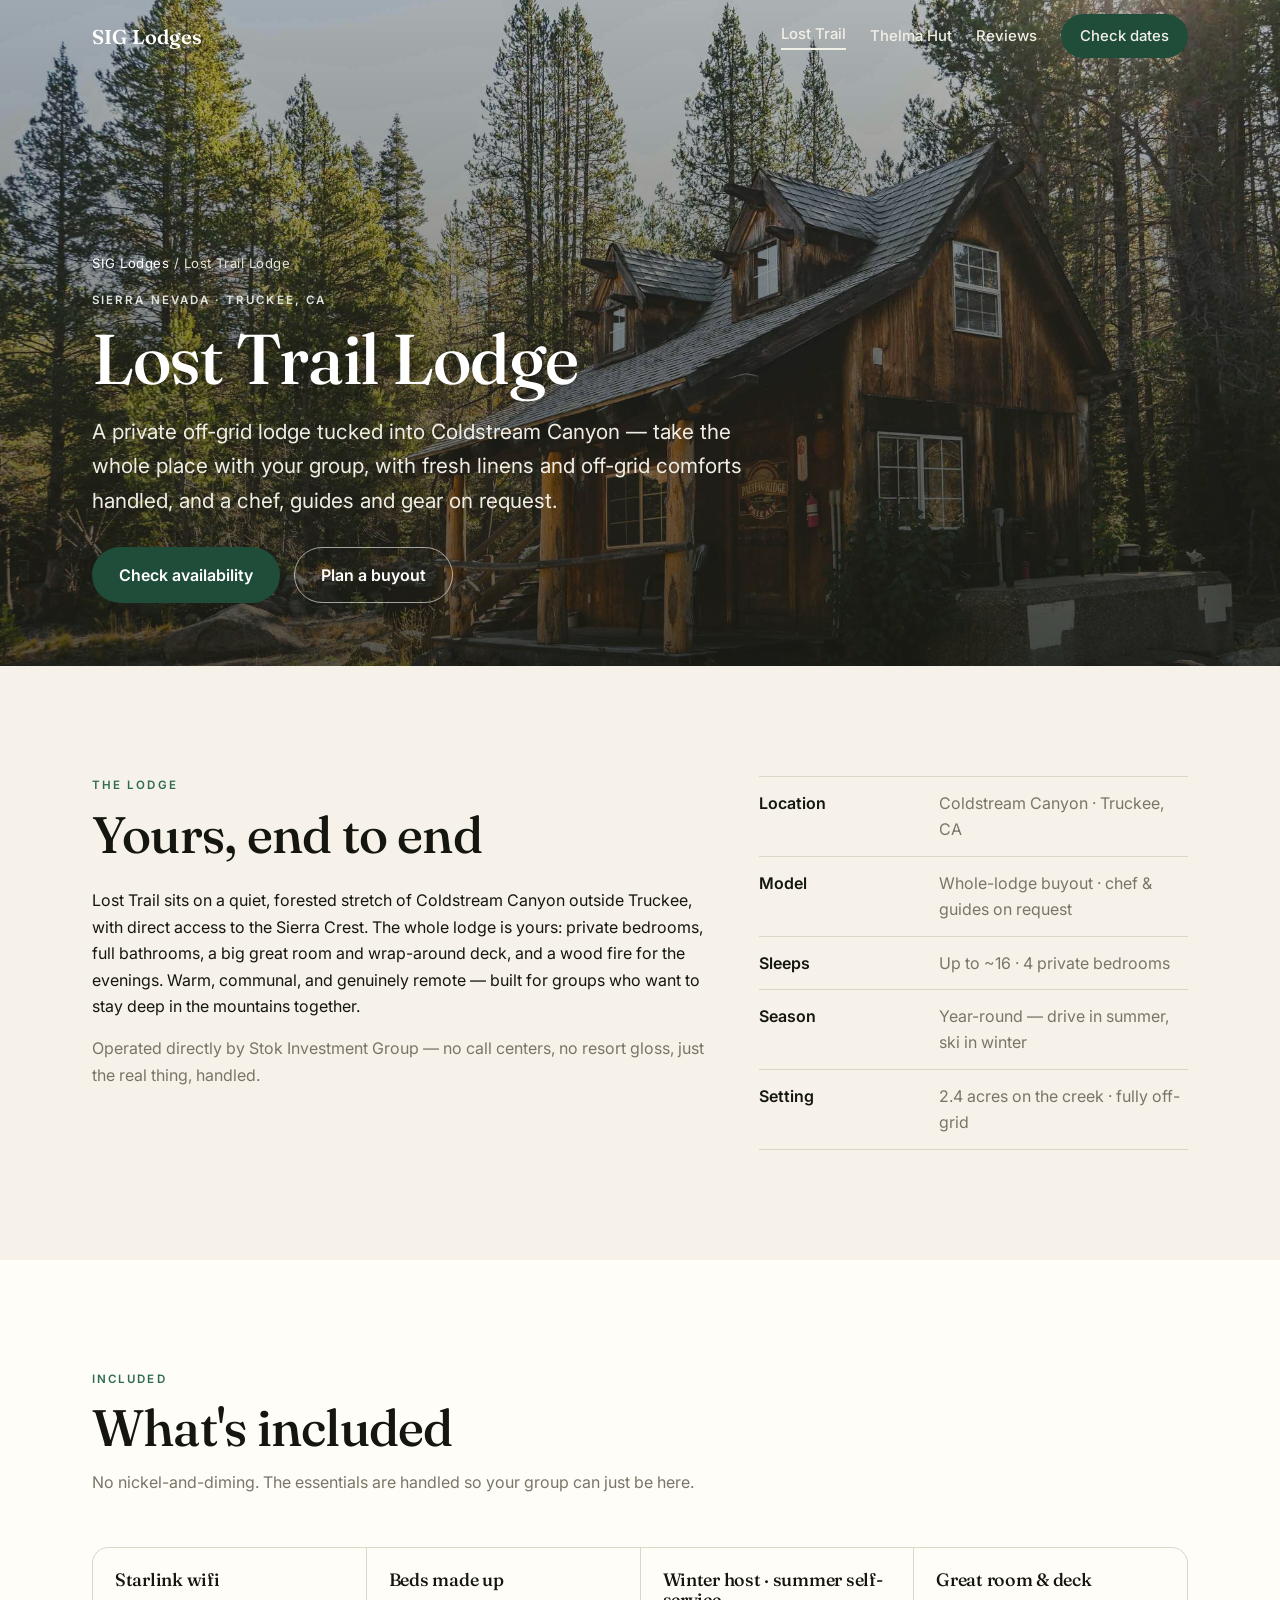
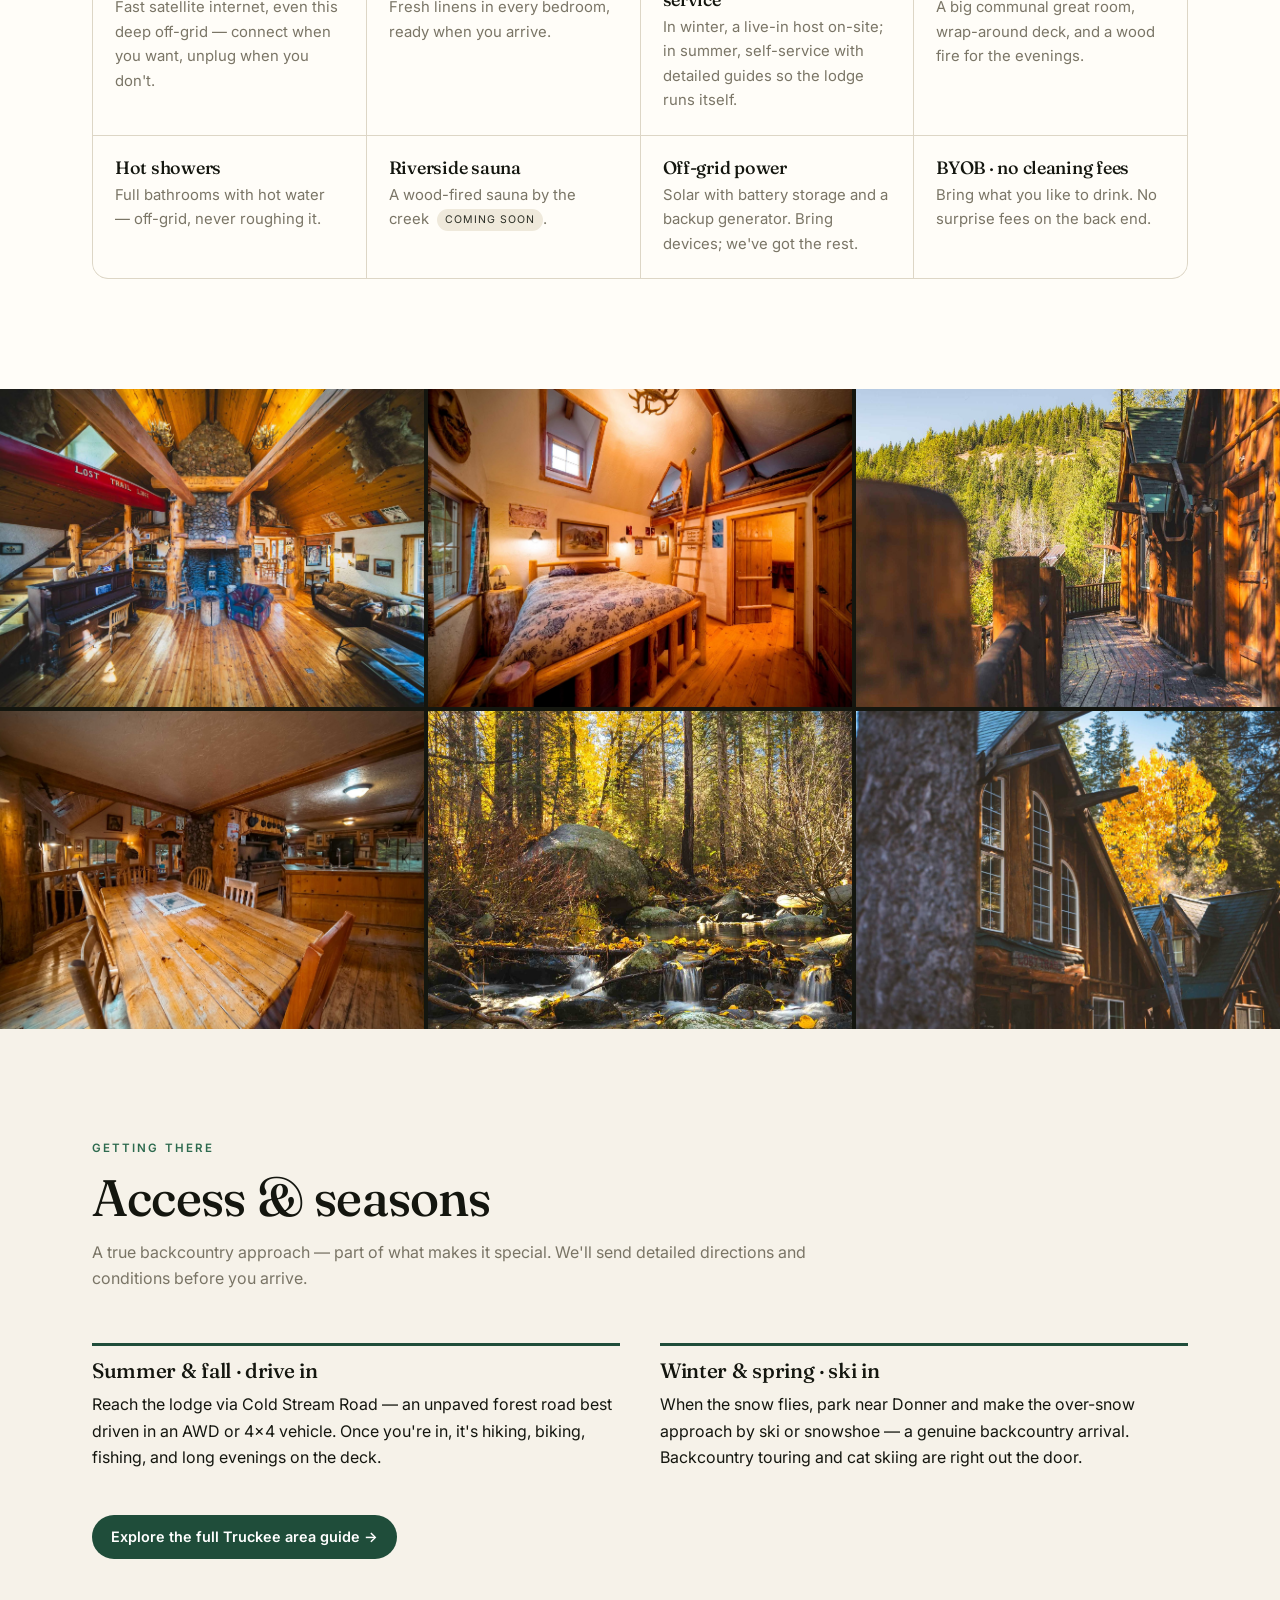
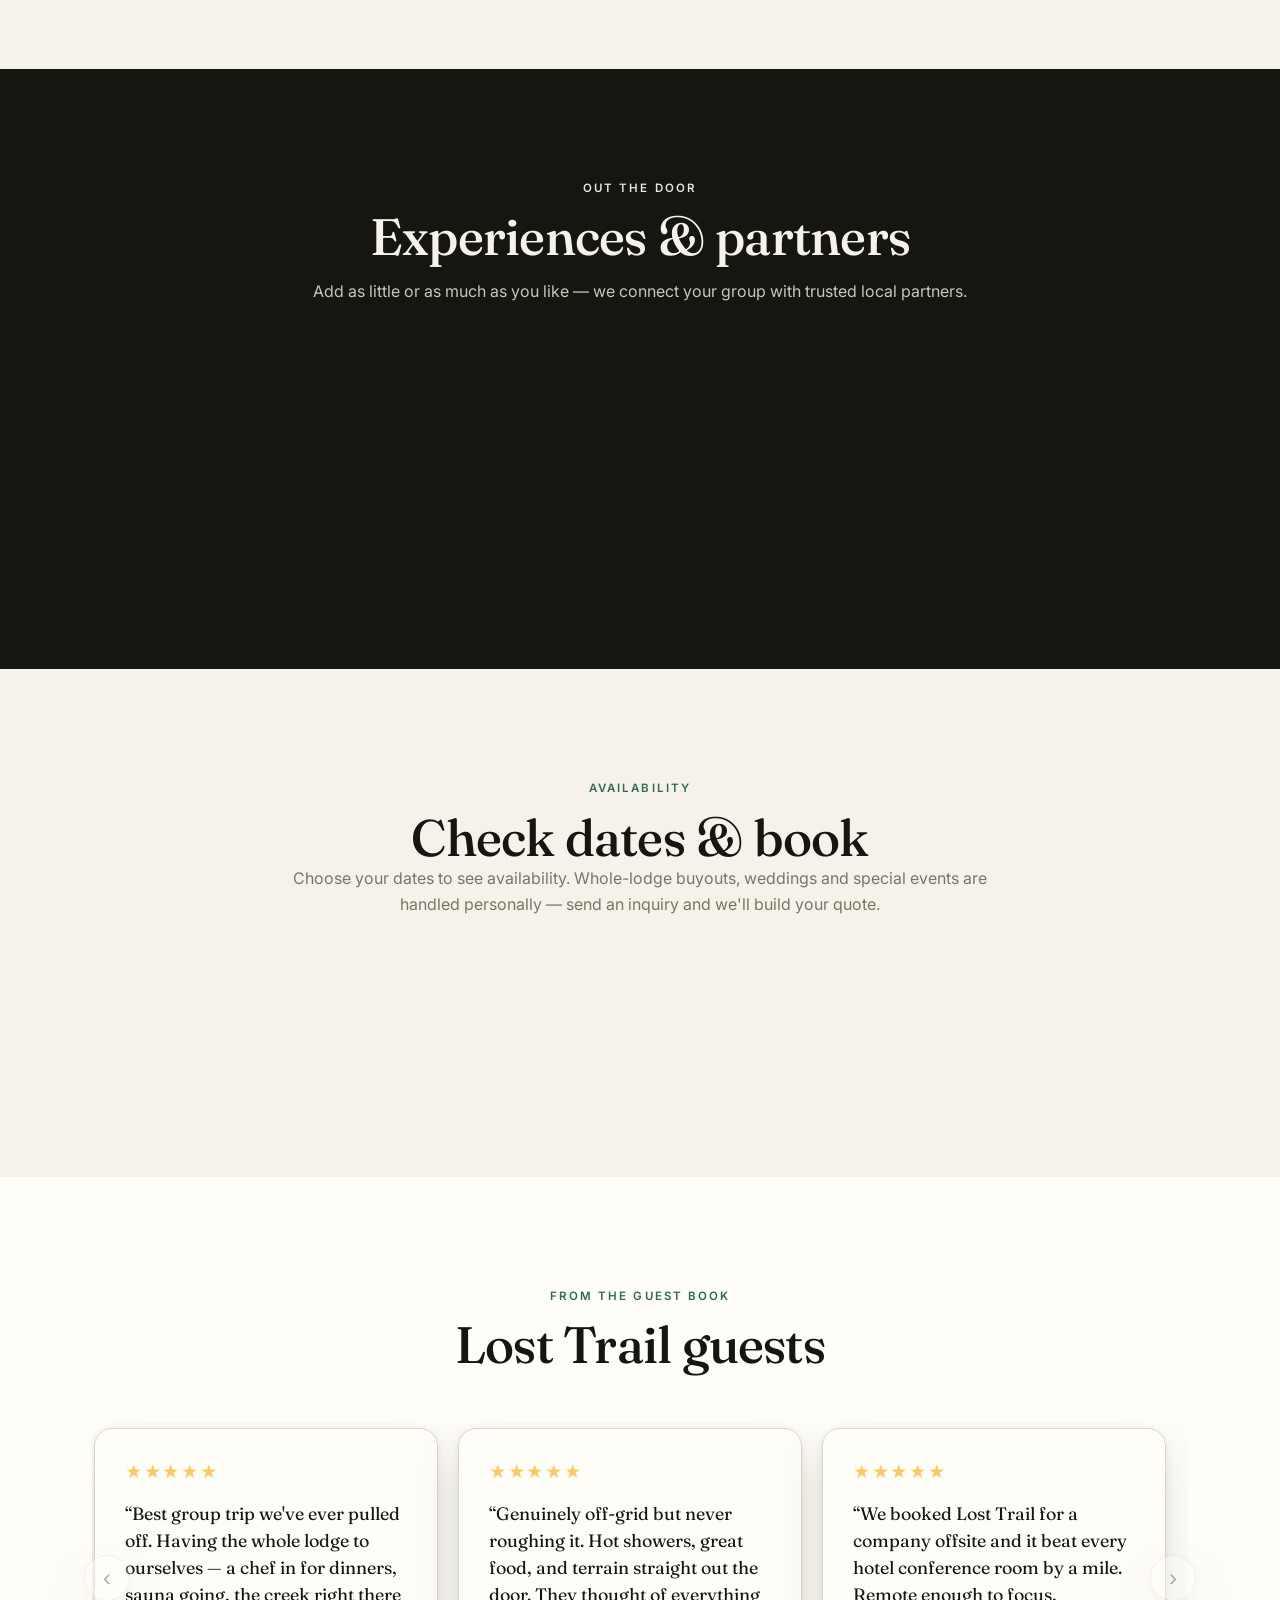
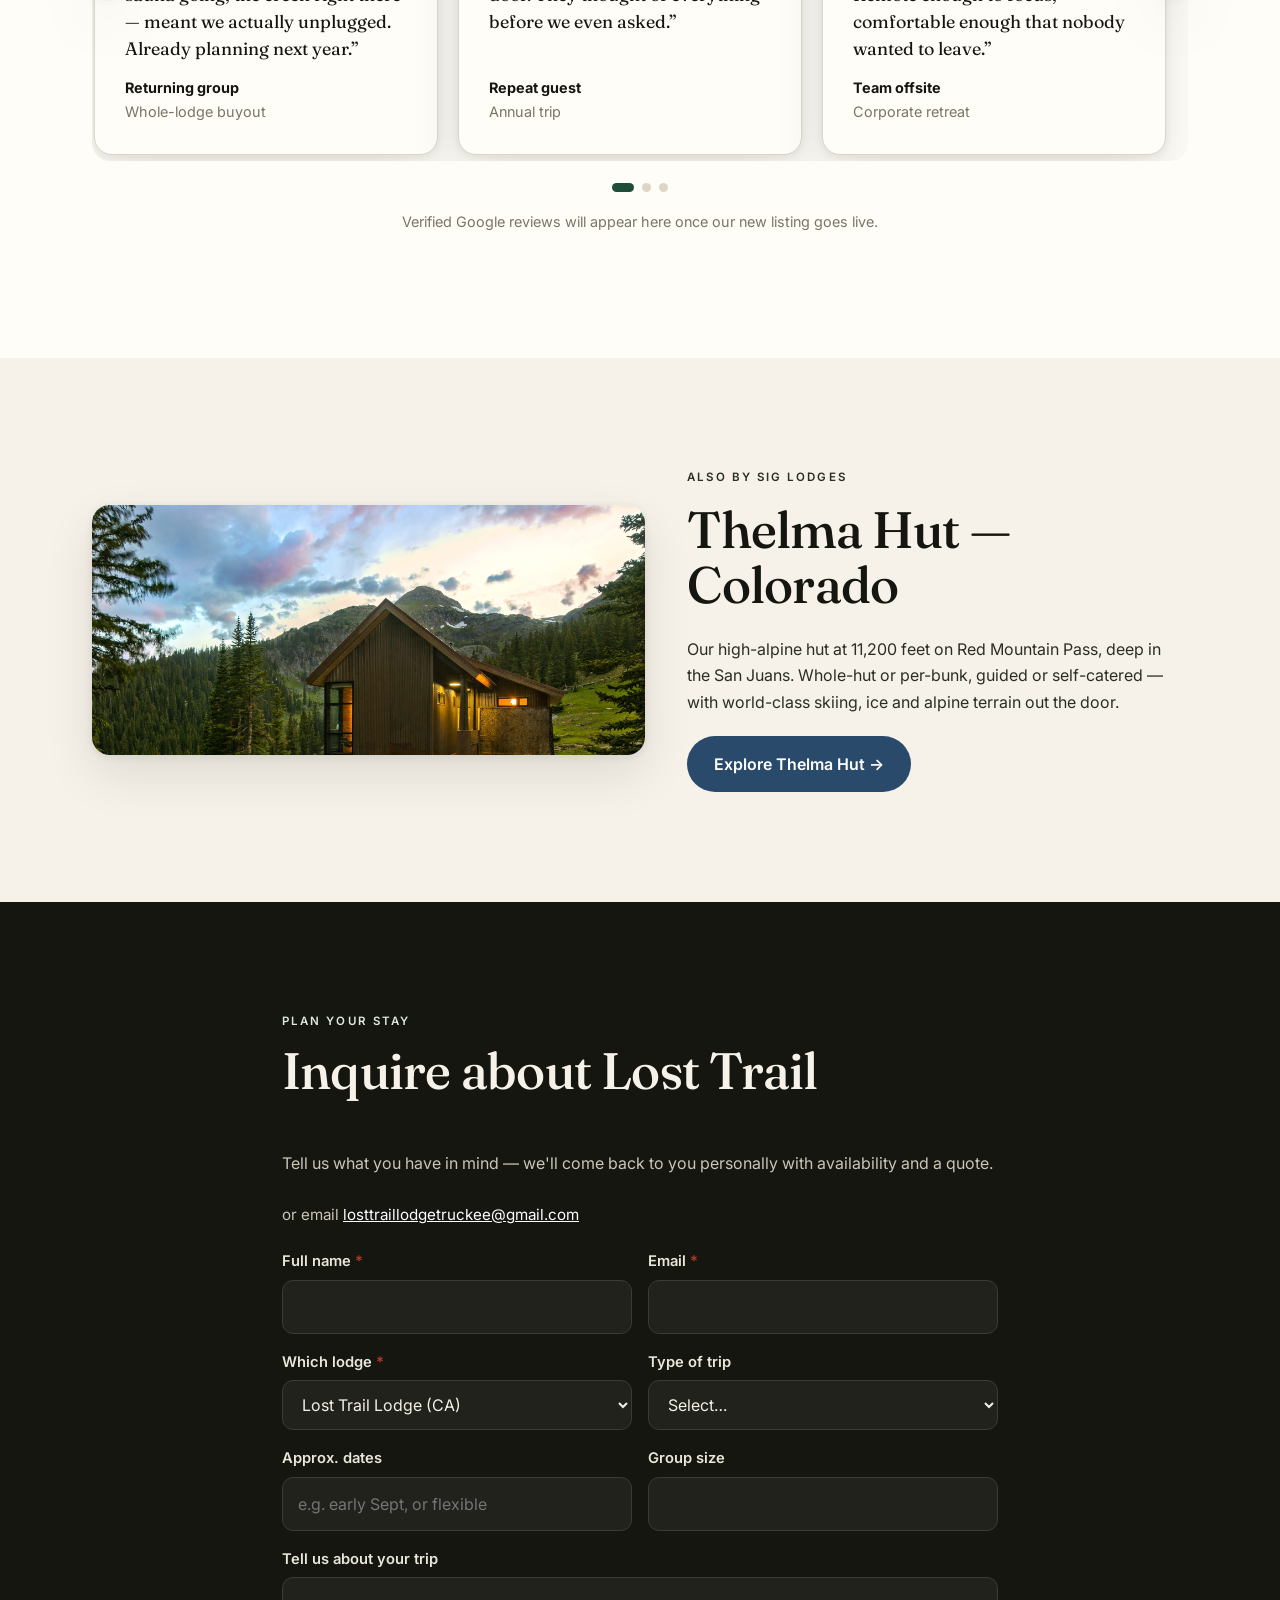
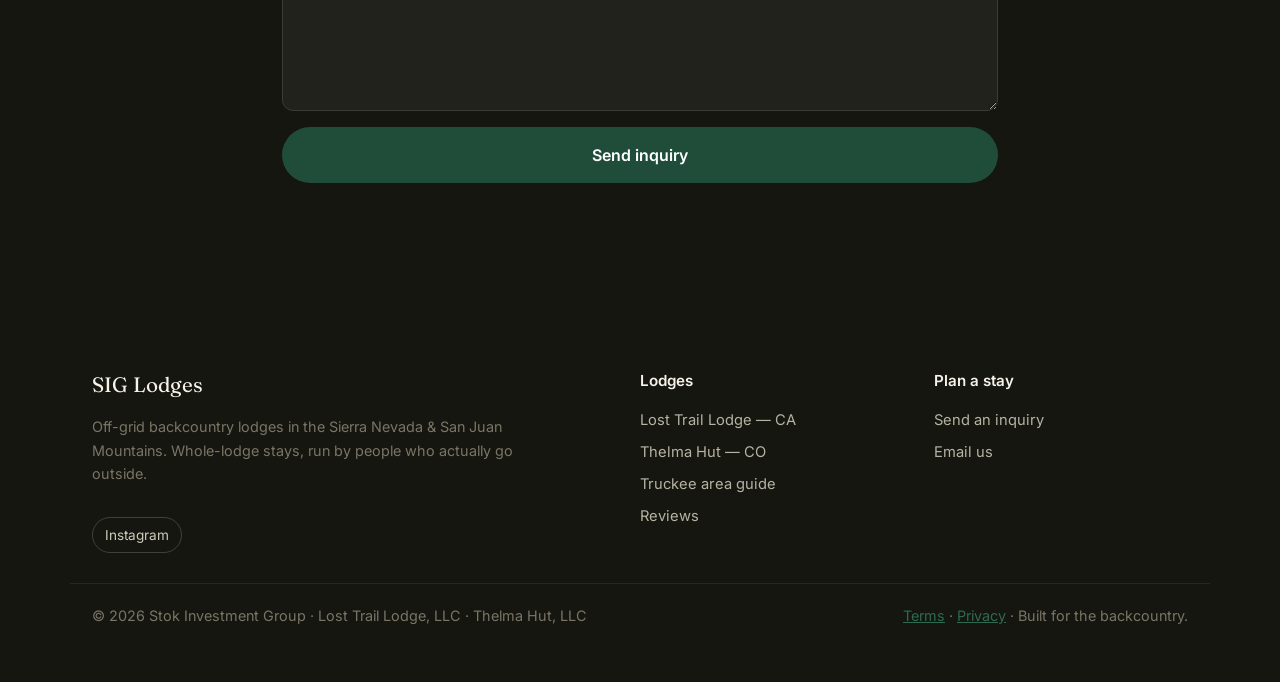
==== index.html @ a2cae913 "Latest LT site" ====
<!DOCTYPE html>
<html lang="en">
<head>
  <meta charset="UTF-8" />
  <meta name="viewport" content="width=device-width, initial-scale=1" />
  <!-- Google Analytics (gtag.js) — Lost Trail Lodge -->
  <script async src="https://www.googletagmanager.com/gtag/js?id=G-4797YL1SLJ"></script>
  <script>
    window.dataLayer = window.dataLayer || [];
    function gtag(){dataLayer.push(arguments);}
    gtag('js', new Date());
    gtag('config', 'G-4797YL1SLJ');
  </script>
  <title>Lost Trail Lodge — Private off-grid backcountry lodge near Truckee, CA | SIG Lodges</title>
  <meta name="description" content="Lost Trail Lodge is a private off-grid lodge in Coldstream Canyon near Truckee, California. Whole-lodge buyouts for groups — 4 bedrooms, sleeps ~16, Starlink wifi, riverside sauna, chef and guides on request, cat skiing in winter." />
  <meta property="og:title" content="Lost Trail Lodge — yours to book, in the Sierra Nevada" />
  <meta property="og:description" content="Private off-grid lodge on a Sierra creek. Whole-lodge buyouts, chef and guides on request, serious terrain out the door." />
  <meta property="og:type" content="website" />
  <meta property="og:image" content="https://lost-trail-lodge.com/images/lost-trail.jpg" />
  <meta name="twitter:card" content="summary_large_image" />
  <meta name="theme-color" content="#14160f" />
  <link rel="preconnect" href="https://fonts.googleapis.com" />
  <link rel="preconnect" href="https://fonts.gstatic.com" crossorigin />
  <link href="https://fonts.googleapis.com/css2?family=Fraunces:opsz,wght@9..144,400;9..144,500;9..144,600&family=Inter:wght@400;500;600&display=swap" rel="stylesheet" />
  <link rel="icon" href="favicon.svg" />
  <link rel="stylesheet" href="styles.css" />
</head>
<body>
  <header class="nav" id="nav">
    <div class="wrap nav__inner">
      <a class="brand" href="https://hut.rip/">SIG&nbsp;Lodges</a>
      <nav class="nav__links">
        <a href="/" aria-current="page">Lost Trail</a>
        <a href="https://redmtnthelma.com/">Thelma Hut</a>
        <a href="#reviews">Reviews</a>
        <a class="btn btn--sm btn--solid" href="#book">Check dates</a>
      </nav>
    </div>
  </header>

  <main id="top">
    <!-- SUBPAGE HERO -->
    <section class="subhero subhero--lt" id="hero">
      <div class="subhero__inner wrap">
        <p class="breadcrumb"><a href="https://hut.rip/">SIG Lodges</a> <span aria-hidden="true">/</span> Lost Trail Lodge</p>
        <p class="eyebrow eyebrow--light">Sierra Nevada · Truckee, CA</p>
        <h1 class="subhero__title">Lost Trail Lodge</h1>
        <p class="subhero__lede">A private off-grid lodge tucked into Coldstream Canyon — take the whole place with your group, with fresh linens and off-grid comforts handled, and a chef, guides and gear on request.</p>
        <div class="cta-row">
          <a class="btn btn--solid" href="#book">Check availability</a>
          <a class="btn btn--outline-light" href="#inquire">Plan a buyout</a>
        </div>
      </div>
    </section>

    <!-- AT A GLANCE -->
    <section class="band band--cream reveal">
      <div class="wrap glance">
        <div class="glance__lead">
          <p class="eyebrow">The lodge</p>
          <h2 class="display">Yours, end to end</h2>
          <p>Lost Trail sits on a quiet, forested stretch of Coldstream Canyon outside Truckee, with direct access to the Sierra Crest. The whole lodge is yours: private bedrooms, full bathrooms, a big great room and wrap-around deck, and a wood fire for the evenings. Warm, communal, and genuinely remote — built for groups who want to stay deep in the mountains together.</p>
          <p class="muted">Operated directly by Stok Investment Group — no call centers, no resort gloss, just the real thing, handled.</p>
        </div>
        <dl class="glance__facts">
          <div><dt>Location</dt><dd>Coldstream Canyon · Truckee, CA</dd></div>
          <div><dt>Model</dt><dd>Whole-lodge buyout · chef &amp; guides on request</dd></div>
          <div><dt>Sleeps</dt><dd>Up to ~16 · 4 private bedrooms</dd></div>
          <div><dt>Season</dt><dd>Year-round — drive in summer, ski in winter</dd></div>
          <div><dt>Setting</dt><dd>2.4 acres on the creek · fully off-grid</dd></div>
        </dl>
      </div>
    </section>

    <!-- WHAT'S INCLUDED -->
    <section class="band band--paper">
      <div class="wrap">
        <div class="section-head">
          <p class="eyebrow">Included</p>
          <h2 class="display">What's included</h2>
          <p class="muted section-head__sub">No nickel-and-diming. The essentials are handled so your group can just be here.</p>
        </div>
        <ul class="features">
          <li><h3>Starlink wifi</h3><p>Fast satellite internet, even this deep off-grid — connect when you want, unplug when you don't.</p></li>
          <li><h3>Beds made up</h3><p>Fresh linens in every bedroom, ready when you arrive.</p></li>
          <li><h3>Winter host · summer self-service</h3><p>In winter, a live-in host on-site; in summer, self-service with detailed guides so the lodge runs itself.</p></li>
          <li><h3>Great room &amp; deck</h3><p>A big communal great room, wrap-around deck, and a wood fire for the evenings.</p></li>
          <li><h3>Hot showers</h3><p>Full bathrooms with hot water — off-grid, never roughing it.</p></li>
          <li><h3>Riverside sauna</h3><p>A wood-fired sauna by the creek <span class="tag">coming soon</span>.</p></li>
          <li><h3>Off-grid power</h3><p>Solar with battery storage and a backup generator. Bring devices; we've got the rest.</p></li>
          <li><h3>BYOB · no cleaning fees</h3><p>Bring what you like to drink. No surprise fees on the back end.</p></li>
        </ul>
      </div>
    </section>

    <!-- GALLERY -->
    <section class="gallery reveal" aria-label="Lost Trail Lodge photos">
      <div class="gallery__grid">
        <div class="gallery__tile img-lt-1" role="img" aria-label="The great room"></div>
        <div class="gallery__tile img-lt-2" role="img" aria-label="A private bedroom"></div>
        <div class="gallery__tile img-lt-3" role="img" aria-label="The deck and forest"></div>
        <div class="gallery__tile img-lt-4" role="img" aria-label="The kitchen and table"></div>
        <div class="gallery__tile img-lt-5" role="img" aria-label="Coldstream Creek"></div>
        <div class="gallery__tile img-lt-6" role="img" aria-label="Autumn at the lodge"></div>
      </div>
    </section>

    <!-- ACCESS & SEASONS -->
    <section class="band band--cream">
      <div class="wrap">
        <div class="section-head">
          <p class="eyebrow">Getting there</p>
          <h2 class="display">Access &amp; seasons</h2>
          <p class="muted section-head__sub">A true backcountry approach — part of what makes it special. We'll send detailed directions and conditions before you arrive.</p>
        </div>
        <div class="split">
          <div class="split__col">
            <h3 class="split__h">Summer &amp; fall · drive in</h3>
            <p>Reach the lodge via Cold Stream Road — an unpaved forest road best driven in an AWD or 4×4 vehicle. Once you're in, it's hiking, biking, fishing, and long evenings on the deck.</p>
          </div>
          <div class="split__col">
            <h3 class="split__h">Winter &amp; spring · ski in</h3>
            <p>When the snow flies, park near Donner and make the over-snow approach by ski or snowshoe — a genuine backcountry arrival. Backcountry touring and cat skiing are right out the door.</p>
          </div>
        </div>
        <div class="cta-row">
          <a class="btn btn--solid btn--sm" href="lost-trail-area-guide.html">Explore the full Truckee area guide →</a>
        </div>
      </div>
    </section>

    <!-- EXPERIENCES & PARTNERS -->
    <section class="band band--dark">
      <div class="wrap">
        <div class="section-head center">
          <p class="eyebrow eyebrow--light">Out the door</p>
          <h2 class="display light">Experiences &amp; partners</h2>
          <p class="muted section-head__sub section-head__sub--light">Add as little or as much as you like — we connect your group with trusted local partners.</p>
        </div>
        <div class="partners">
          <div class="partner reveal">
            <h3>Pacific Crest Snowcats</h3>
            <p>Guided backcountry touring and private snowcat skiing across roughly 3,000 acres of exclusive Sierra terrain.</p>
            <span class="partner__tag">Winter</span>
          </div>
          <div class="partner reveal">
            <h3>Guides &amp; instruction</h3>
            <p>Mountain biking, climbing, trail and packrafting guides — matched to your group and the season.</p>
            <span class="partner__tag">Summer</span>
          </div>
          <div class="partner reveal">
            <h3>Chef &amp; gear</h3>
            <p>Private chef upgrades, gear and snowmobile rental, and a-la-carte add-ons booked alongside your stay.</p>
            <span class="partner__tag">Year-round</span>
          </div>
        </div>
      </div>
    </section>

    <!-- BOOKING -->
    <section class="band band--cream booking" id="book">
      <div class="wrap narrow center">
        <p class="eyebrow">Availability</p>
        <h2 class="display">Check dates &amp; book</h2>
        <p class="muted">Choose your dates to see availability. Whole-lodge buyouts, weddings and special events are handled personally — send an inquiry and we'll build your quote.</p>
        <div id="bookingWidget" class="booking__widget" data-lodge="lt" data-lodge-name="Lost Trail Lodge"></div>
      </div>
    </section>

    <!-- REVIEWS -->
    <!-- TODO (Matt): replace seeded quotes with guests' actual words, or let the live Google widget take over (set GOOGLE_REVIEWS in app.js). -->
    <section class="band band--paper reviews" id="reviews">
      <div class="wrap">
        <div class="section-head center">
          <p class="eyebrow">From the guest book</p>
          <h2 class="display">Lost Trail guests</h2>
          <div class="rating-line" id="googleRating" hidden></div>
        </div>
        <div id="googleReviews" class="google-reviews" hidden></div>
        <div class="carousel" data-carousel data-autoplay="6500" aria-roledescription="carousel" aria-label="Lost Trail guest reviews">
          <button class="carousel__btn carousel__btn--prev" type="button" data-carousel-prev aria-label="Previous review">‹</button>
          <div class="carousel__viewport" data-carousel-viewport tabindex="0">
            <ul class="carousel__track" data-carousel-track>
              <li class="review-card" role="group" aria-roledescription="slide">
                <div class="review-card__stars" aria-hidden="true">★★★★★</div>
                <blockquote class="review-card__quote">“Best group trip we've ever pulled off. Having the whole lodge to ourselves — a chef in for dinners, sauna going, the creek right there — meant we actually unplugged. Already planning next year.”</blockquote>
                <figcaption class="review-card__who"><strong>Returning group</strong><span>Whole-lodge buyout</span></figcaption>
              </li>
              <li class="review-card" role="group" aria-roledescription="slide">
                <div class="review-card__stars" aria-hidden="true">★★★★★</div>
                <blockquote class="review-card__quote">“Genuinely off-grid but never roughing it. Hot showers, great food, and terrain straight out the door. They thought of everything before we even asked.”</blockquote>
                <figcaption class="review-card__who"><strong>Repeat guest</strong><span>Annual trip</span></figcaption>
              </li>
              <li class="review-card" role="group" aria-roledescription="slide">
                <div class="review-card__stars" aria-hidden="true">★★★★★</div>
                <blockquote class="review-card__quote">“We booked Lost Trail for a company offsite and it beat every hotel conference room by a mile. Remote enough to focus, comfortable enough that nobody wanted to leave.”</blockquote>
                <figcaption class="review-card__who"><strong>Team offsite</strong><span>Corporate retreat</span></figcaption>
              </li>
            </ul>
          </div>
          <button class="carousel__btn carousel__btn--next" type="button" data-carousel-next aria-label="Next review">›</button>
          <div class="carousel__dots" data-carousel-dots aria-hidden="true"></div>
        </div>
        <p class="reviews-note muted small center">Verified Google reviews will appear here once our new listing goes live.</p>
      </div>
    </section>

    <!-- SISTER LODGE -->
    <section class="band band--cream reveal">
      <div class="wrap sibling">
        <div class="sibling__media img-rmp-hero" role="img" aria-label="Thelma Hut, high in the Colorado San Juans"></div>
        <div class="sibling__body">
          <p class="eyebrow">Also by SIG Lodges</p>
          <h2 class="display">Thelma Hut — Colorado</h2>
          <p>Our high-alpine hut at 11,200 feet on Red Mountain Pass, deep in the San Juans. Whole-hut or per-bunk, guided or self-catered — with world-class skiing, ice and alpine terrain out the door.</p>
          <a class="btn btn--alpine" href="https://redmtnthelma.com/">Explore Thelma Hut →</a>
        </div>
      </div>
    </section>

    <!-- INQUIRE -->
    <section class="band band--dark" id="inquire">
      <div class="wrap narrow">
        <div class="section-head">
          <p class="eyebrow eyebrow--light">Plan your stay</p>
          <h2 class="display light">Inquire about Lost Trail</h2>
        </div>
        <p class="muted section-head__sub--light">Tell us what you have in mind — we'll come back to you personally with availability and a quote.</p>

        <div class="contact-actions">
          <a class="btn btn--whatsapp" id="waBtn" href="#" target="_blank" rel="noopener">💬&nbsp; Text us on WhatsApp</a>
          <span class="contact-actions__or contact-actions__or--light">or email <a id="emailLink" href="#">loading…</a></span>
        </div>

        <form id="inquiryForm" class="form form--on-dark" novalidate>
          <div class="row2">
            <div class="field"><label for="name">Full name <span class="req">*</span></label><input id="name" name="name" type="text" autocomplete="name" required /></div>
            <div class="field"><label for="email">Email <span class="req">*</span></label><input id="email" name="email" type="email" autocomplete="email" required /></div>
          </div>
          <div class="row2">
            <div class="field"><label for="lodge">Which lodge <span class="req">*</span></label>
              <select id="lodge" name="lodge" required>
                <option value="Lost Trail Lodge" selected>Lost Trail Lodge (CA)</option>
                <option value="Thelma Hut">Thelma Hut (CO)</option>
                <option value="Either / not sure">Either / not sure</option>
              </select>
            </div>
            <div class="field"><label for="triptype">Type of trip</label>
              <select id="triptype" name="triptype">
                <option value="">Select…</option>
                <option>Group buyout</option><option>Retreat / offsite</option><option>Wedding / event</option>
                <option>Ski / adventure</option><option>Film / photo</option><option>Nightly stay</option>
              </select>
            </div>
          </div>
          <div class="row2">
            <div class="field"><label for="dates">Approx. dates</label><input id="dates" name="dates" type="text" placeholder="e.g. early Sept, or flexible" /></div>
            <div class="field"><label for="group">Group size</label><input id="group" name="group" type="number" min="1" inputmode="numeric" /></div>
          </div>
          <div class="field"><label for="message">Tell us about your trip</label><textarea id="message" name="message" rows="4"></textarea></div>
          <button type="submit" class="btn btn--solid btn--block">Send inquiry</button>
          <p id="formStatus" class="form__status" role="status" aria-live="polite"></p>
        </form>
      </div>
    </section>
  </main>

  <footer class="footer">
    <div class="wrap footer__grid">
      <div class="footer__col footer__col--brand">
        <p class="footer__brand">SIG Lodges</p>
        <p class="muted small">Off-grid backcountry lodges in the Sierra Nevada &amp; San Juan Mountains. Whole-lodge stays, run by people who actually go outside.</p>
        <div class="footer__social" id="footerSocial"></div>
      </div>
      <div class="footer__col">
        <p class="footer__h">Lodges</p>
        <a href="/">Lost Trail Lodge — CA</a>
        <a href="https://redmtnthelma.com/">Thelma Hut — CO</a>
        <a href="lost-trail-area-guide.html">Truckee area guide</a>
        <a href="index.html#reviews">Reviews</a>
      </div>
      <div class="footer__col">
        <p class="footer__h">Plan a stay</p>
        <a href="#inquire">Send an inquiry</a>
        <a id="footerEmail" href="#">Email us</a>
        <a id="footerWa" href="#" target="_blank" rel="noopener" hidden>WhatsApp</a>
      </div>
    </div>
    <div class="wrap footer__base">
      <p class="muted small">© <span id="year">2026</span> Stok Investment Group · Lost Trail Lodge, LLC · Thelma Hut, LLC</p>
      <p class="muted small"><a href="terms.html">Terms</a> · <a href="privacy.html">Privacy</a> · Built for the backcountry.</p>
    </div>
  </footer>

  <script src="app.js"></script>
</body>
</html>
---- styles.css ----
/* SIG Lodges — v2. Photo-forward, premium. Images layer over gradient
   fallbacks so every image area looks intentional even before photos drop in. */
:root{
  --ink:#14160f; --ink-2:#2b2e25; --cream:#f6f2e9; --cream-2:#efe9db; --paper:#fffdf8;
  --line:#ddd6c6; --muted:#7a7566;
  --pine:#1f4d3a; --pine-2:#2e6b4f; --alpine:#294a6b; --alpine-2:#3d6491;
  --whatsapp:#25543f;
  --maxw:1140px; --narrow:760px;
  --serif:"Fraunces",ui-serif,Georgia,serif;
  --sans:"Inter",system-ui,-apple-system,"Segoe UI",Roboto,Helvetica,Arial,sans-serif;
  --shadow:0 2px 8px rgba(20,22,15,.08),0 20px 50px rgba(20,22,15,.10);
}
*{box-sizing:border-box}
html{scroll-behavior:smooth}
body{margin:0;font-family:var(--sans);color:var(--ink);background:var(--paper);line-height:1.65;-webkit-font-smoothing:antialiased}
.wrap{width:100%;max-width:var(--maxw);margin:0 auto;padding:0 22px}
.narrow{max-width:var(--narrow)}
.center{text-align:center}
.muted{color:var(--muted)}
.small{font-size:.9rem}
h1,h2,h3{font-family:var(--serif);font-weight:500;line-height:1.08;letter-spacing:-.015em;margin:0}
.display{font-size:clamp(2rem,5vw,3.2rem)}
p{margin:0 0 1em}
a{color:var(--pine-2)}
img{max-width:100%;display:block}

.eyebrow{text-transform:uppercase;letter-spacing:.18em;font-size:.72rem;font-weight:600;color:var(--pine-2);margin:0 0 1em}
.eyebrow--light{color:#dfe7df}
.eyebrow--alpine{color:var(--alpine-2)}
.kicker{text-transform:uppercase;letter-spacing:.18em;font-size:.72rem;font-weight:600;color:var(--muted);margin:0 0 1.2em}
.lead{font-family:var(--serif);font-size:clamp(1.25rem,2.8vw,1.7rem);line-height:1.4;color:var(--ink-2)}

/* Nav */
.nav{position:fixed;top:0;left:0;right:0;z-index:50;transition:background .3s ease,box-shadow .3s ease,padding .3s ease;padding:6px 0}
.nav__inner{display:flex;align-items:center;justify-content:space-between;height:60px}
.brand{font-family:var(--serif);font-weight:600;font-size:1.25rem;letter-spacing:.01em;color:#fff;text-decoration:none;transition:color .3s}
.nav__links{display:flex;align-items:center;gap:24px}
.nav__links a{color:#f1efe6;text-decoration:none;font-size:.93rem;font-weight:500;transition:color .2s}
.nav__links a:hover{color:#fff}
.nav.scrolled{background:rgba(255,253,248,.92);backdrop-filter:blur(10px);box-shadow:0 1px 0 var(--line)}
.nav.scrolled .brand{color:var(--ink)}
.nav.scrolled .nav__links a{color:var(--ink-2)}
.nav.scrolled .nav__links a:hover{color:var(--pine)}

/* Buttons */
.btn{display:inline-flex;align-items:center;justify-content:center;gap:.4em;padding:14px 26px;border-radius:999px;font:inherit;font-weight:600;font-size:1rem;text-decoration:none;cursor:pointer;border:1.5px solid transparent;transition:transform .06s ease,background .2s ease,border-color .2s ease,color .2s ease}
.btn:active{transform:translateY(1px)}
.btn--solid{background:var(--pine);color:#fff}
.btn--solid:hover{background:var(--pine-2)}
.btn--alpine{background:var(--alpine);color:#fff}
.btn--alpine:hover{background:var(--alpine-2)}
.btn--outline-light{background:transparent;color:#fff;border-color:rgba(255,255,255,.6)}
.btn--outline-light:hover{background:rgba(255,255,255,.12);border-color:#fff}
.btn--whatsapp{background:var(--whatsapp);color:#fff}
.btn--whatsapp:hover{background:#1c3f2f}
.btn--sm{padding:9px 18px;font-size:.9rem}
.btn--block{width:100%}
.cta-row{display:flex;flex-wrap:wrap;gap:14px;margin-top:1.8em}

/* Hero */
.hero{position:relative;min-height:92vh;display:flex;align-items:flex-end;color:#fff;
  background-image:linear-gradient(180deg,rgba(20,22,15,.25),rgba(20,22,15,.72)),url('images/hero.jpg'),linear-gradient(155deg,#24402f 0%,#172a20 55%,#14160f 100%);
  background-size:cover;background-position:center;background-repeat:no-repeat}
.hero__inner{padding-bottom:clamp(48px,9vh,110px);padding-top:120px}
.hero__title{font-size:clamp(2.8rem,8vw,5.2rem);font-weight:500;margin:0 0 .3em;text-shadow:0 2px 30px rgba(0,0,0,.25)}
.hero__lede{font-size:clamp(1.1rem,2.4vw,1.4rem);max-width:46ch;color:#f0eee4}
.hero__scroll{position:absolute;right:24px;bottom:22px;font-size:.78rem;letter-spacing:.12em;text-transform:uppercase;color:#dfe7df;opacity:.8}

/* Bands */
.band{padding:clamp(56px,9vw,110px) 0}
.band--cream{background:var(--cream)}
.band--dark{background:var(--ink);color:var(--cream)}
.band--dark .display.light{color:var(--cream)}
.band--dark .display{margin-bottom:1.2em}

/* Property sections */
.property{display:grid;grid-template-columns:1fr;align-items:stretch}
.property__media{min-height:48vh;background-size:cover;background-position:center;background-repeat:no-repeat;position:relative}
.property__body{padding:clamp(40px,6vw,84px) clamp(22px,5vw,72px);align-self:center;max-width:640px}
.property__body .specs{list-style:none;margin:1.4em 0;padding:0;display:grid;gap:14px}
.specs li{display:flex;flex-direction:column;border-left:3px solid var(--pine);padding-left:14px}
.specs li strong{font-weight:600}
.specs li span{color:var(--muted);font-size:.92rem}
.property--reverse .specs li{border-left-color:var(--alpine)}
.img-lt-hero{background-image:url('images/lost-trail.jpg'),linear-gradient(150deg,#2e6b4f,#1f4d3a 60%,#14211b)}
.img-rmp-hero{background-image:url('images/thelma.jpg'),linear-gradient(150deg,#3d6491,#294a6b 60%,#15212f)}
.media-note{position:absolute;left:18px;bottom:16px;background:rgba(20,22,15,.55);color:#fff;font-size:.72rem;letter-spacing:.08em;text-transform:uppercase;padding:6px 12px;border-radius:999px}

/* Gallery */
.gallery{background:var(--ink)}
.gallery__grid{display:grid;grid-template-columns:repeat(2,1fr);gap:4px}
.gallery__tile{aspect-ratio:4/3;background-size:cover;background-position:center;background-repeat:no-repeat}
.img-lt-1{background-image:url('images/lt-1.jpg'),linear-gradient(135deg,#2e6b4f,#1b3a2c)}
.img-lt-2{background-image:url('images/lt-2.jpg'),linear-gradient(135deg,#3a5a47,#21302a)}
.img-lt-3{background-image:url('images/lt-3.jpg'),linear-gradient(135deg,#4a5d3f,#283021)}
.img-lt-4{background-image:url('images/lt-4.jpg'),linear-gradient(135deg,#6b5a3f,#2c2820)}
.img-lt-5{background-image:url('images/lt-5.jpg'),linear-gradient(135deg,#3d6491,#1c2c3f)}
.img-lt-6{background-image:url('images/lt-6.jpg'),linear-gradient(135deg,#8aa0b5,#2a3a48)}
.img-rmp-1{background-image:url('images/rmp-1.jpg'),linear-gradient(135deg,#3d6491,#1c2c3f)}
.img-rmp-2{background-image:url('images/rmp-2.jpg'),linear-gradient(135deg,#4a6b8a,#22323f)}
.img-rmp-3{background-image:url('images/rmp-3.jpg'),linear-gradient(135deg,#5a6f86,#272f37)}
.img-rmp-4{background-image:url('images/rmp-4.jpg'),linear-gradient(135deg,#6b7d92,#2b333b)}
.img-rmp-5{background-image:url('images/rmp-5.jpg'),linear-gradient(135deg,#8aa0b5,#2a3a48)}
.img-rmp-6{background-image:url('images/rmp-6.jpg'),linear-gradient(135deg,#9fb3c4,#33424e)}

/* Trips */
.trips{display:grid;grid-template-columns:1fr;gap:18px}
.trip{border:1px solid rgba(246,242,233,.16);border-radius:14px;padding:24px;background:rgba(246,242,233,.03)}
.trip h3{font-size:1.2rem;margin:0 0 .3em;color:var(--cream)}
.trip p{margin:0;color:#bcb8a8;font-size:.95rem}

/* Contact actions */
.contact-actions{display:flex;align-items:center;flex-wrap:wrap;gap:14px;margin:1.6em 0 .4em}
.contact-actions__or{color:var(--muted);font-size:.95rem}

/* Form */
.form{display:grid;gap:16px;margin-top:1.4em}
.row2{display:grid;gap:16px;grid-template-columns:1fr}
.field{display:grid;gap:6px}
.field label{font-weight:600;font-size:.92rem}
.req{color:#b23b2e}
.field input,.field select,.field textarea{font:inherit;padding:13px 15px;border:1.5px solid var(--line);border-radius:11px;background:var(--paper);color:var(--ink);width:100%}
.field input:focus,.field select:focus,.field textarea:focus{outline:none;border-color:var(--pine-2);box-shadow:0 0 0 3px color-mix(in srgb,var(--pine-2) 22%,transparent)}
.form__status{margin:0;font-weight:600;min-height:1.2em}
.form__status.ok{color:var(--pine)}
.form__status.err{color:#b23b2e}

/* Footer */
.footer{background:var(--ink);color:#9d9a8b;padding:40px 0}
.footer__inner{display:flex;flex-wrap:wrap;gap:18px 30px;justify-content:space-between;align-items:flex-end}
.footer__brand{font-family:var(--serif);font-size:1.3rem;color:var(--cream);margin:0 0 .2em}

/* Reveal */
.reveal{opacity:0;transform:translateY(18px);transition:opacity .7s ease,transform .7s ease}
.reveal.in{opacity:1;transform:none}

/* Responsive */
@media (min-width:860px){
  .property{grid-template-columns:1fr 1fr}
  .property__media{min-height:88vh}
  .property--reverse .property__media{order:2}
  .gallery__grid{grid-template-columns:repeat(3,1fr)}
  .trips{grid-template-columns:repeat(3,1fr)}
  .row2{grid-template-columns:1fr 1fr}
}
@media (max-width:560px){ .nav__links a:not(.btn){display:none} }
@media (prefers-reduced-motion:reduce){html{scroll-behavior:auto}.reveal{opacity:1;transform:none;transition:none}}

/* =====================================================================
   v2.1 — multi-page, location cards, carousel, booking, Instagram
   ===================================================================== */
.band--paper{background:var(--paper)}
.section-head{max-width:720px;margin:0 0 clamp(28px,5vw,52px)}
.section-head.center{margin-left:auto;margin-right:auto;text-align:center}
.section-head .display{margin:.1em 0 0}
.section-head__sub{margin-top:.85em}
.section-head__sub--light{color:#c9c6b8}
.nav__links a[aria-current="page"]:not(.btn){border-bottom:2px solid currentColor;padding-bottom:2px}

/* Hero trust line */
.hero__trust{margin-top:1.6em;font-size:.95rem;color:#e7e4d8;display:flex;align-items:center;gap:.5em;flex-wrap:wrap}
.stars{color:#ffd27a;letter-spacing:.08em}

/* Stats strip */
.stats{background:var(--ink);color:var(--cream);padding:clamp(34px,6vw,64px) 0}
.stats__grid{display:grid;grid-template-columns:repeat(2,1fr);gap:24px;text-align:center}
.stat{display:flex;flex-direction:column;gap:6px}
.stat__num{font-family:var(--serif);font-size:clamp(2rem,5vw,3rem);font-weight:500;line-height:1;color:#fff}
.stat__num small{font-size:.45em;font-weight:500;opacity:.7;margin-left:2px}
.stat__label{font-size:.82rem;letter-spacing:.04em;color:#b7b3a4;text-transform:uppercase}

/* Location cards */
.loc-cards{display:grid;grid-template-columns:1fr;gap:26px}
.loc-card{display:flex;flex-direction:column;background:var(--paper);border:1px solid var(--line);border-radius:18px;overflow:hidden;text-decoration:none;color:inherit;box-shadow:var(--shadow);transition:transform .25s ease,box-shadow .25s ease}
.loc-card:hover{transform:translateY(-4px);box-shadow:0 6px 16px rgba(20,22,15,.12),0 30px 60px rgba(20,22,15,.16)}
.loc-card__media{aspect-ratio:16/10;background-size:cover;background-position:center;position:relative}
.loc-card__body{padding:clamp(22px,3vw,30px);display:flex;flex-direction:column;gap:.5em;flex:1}
.loc-card__title{font-family:var(--serif);font-size:1.7rem;font-weight:500;margin:0}
.loc-card__facts{list-style:none;display:flex;flex-wrap:wrap;gap:8px;padding:0;margin:.4em 0 .2em}
.loc-card__facts li{font-size:.8rem;background:var(--cream);border:1px solid var(--line);color:var(--ink-2);padding:5px 11px;border-radius:999px}
.book-cta{margin-top:clamp(28px,5vw,46px);text-align:center}
.book-cta__label{color:var(--muted);margin:0 0 16px}
.book-cta__row{display:flex;flex-wrap:wrap;gap:14px;justify-content:center}
.legal h3{margin-top:1.7em;margin-bottom:.3em;font-size:1.12rem}
.legal p{max-width:68ch}
.legal .callout{margin:1.2em 0}
.loc-card__cta{margin-top:auto;font-weight:600;color:var(--pine-2);padding-top:.7em}
.loc-card:hover .loc-card__cta{color:var(--pine)}
.loc-card__cta--alpine,.loc-card--alpine .loc-card__cta{color:var(--alpine-2)}
.loc-card--alpine:hover .loc-card__cta{color:var(--alpine)}

/* Subpage hero */
.subhero{position:relative;min-height:74vh;display:flex;align-items:flex-end;color:#fff;background-size:cover;background-position:center;background-repeat:no-repeat}
.subhero__inner{padding-top:140px;padding-bottom:clamp(40px,7vh,90px)}
.subhero__title{font-size:clamp(2.4rem,7vw,4.4rem);font-weight:500;margin:.1em 0 .25em;text-shadow:0 2px 30px rgba(0,0,0,.3)}
.subhero__lede{font-size:clamp(1.05rem,2.2vw,1.3rem);max-width:52ch;color:#f0eee4}
.subhero--lt{background-image:linear-gradient(180deg,rgba(20,22,15,.25),rgba(20,22,15,.72)),url('images/lost-trail.jpg'),linear-gradient(150deg,#2e6b4f,#1f4d3a 60%,#14211b)}
.subhero--rmp{background-image:linear-gradient(180deg,rgba(20,22,15,.28),rgba(20,22,15,.74)),url('images/thelma.jpg'),linear-gradient(150deg,#3d6491,#294a6b 60%,#15212f)}
.breadcrumb{font-size:.82rem;letter-spacing:.04em;color:#e7e4d8;margin:0 0 1.2em}
.breadcrumb a{color:#fff;text-decoration:none}
.breadcrumb a:hover{text-decoration:underline}

/* At-a-glance */
.glance{display:grid;grid-template-columns:1fr;gap:clamp(28px,4vw,48px)}
.glance__lead .display{margin:.15em 0 .5em}
.glance__facts{margin:0;border-top:1px solid var(--line)}
.glance__facts > div{display:grid;grid-template-columns:1fr 1.5fr;gap:14px;padding:13px 0;border-bottom:1px solid var(--line)}
.glance__facts dt{font-weight:600;color:var(--ink)}
.glance__facts dd{margin:0;color:var(--muted)}

/* Features grid */
.features{list-style:none;padding:0;margin:0;display:grid;grid-template-columns:1fr;gap:1px;background:var(--line);border:1px solid var(--line);border-radius:16px;overflow:hidden}
.features li{background:var(--paper);padding:22px;display:flex;flex-direction:column;gap:.35em}
.features h3{font-family:var(--serif);font-weight:500;font-size:1.12rem;margin:0}
.features p{margin:0;color:var(--muted);font-size:.93rem}
.tag{display:inline-block;font-size:.66rem;text-transform:uppercase;letter-spacing:.1em;background:var(--cream-2);color:var(--ink-2);padding:2px 8px;border-radius:999px;margin-left:4px;vertical-align:middle}

/* Split (access & seasons) */
.split{display:grid;grid-template-columns:1fr;gap:24px}
.split__h{font-family:var(--serif);font-weight:500;font-size:1.3rem;margin:0 0 .4em}
.split__col{border-top:3px solid var(--pine);padding-top:14px}
.callout{margin-top:28px;background:#fbf3e7;border:1px solid #e8d3a8;border-left:4px solid #c98a2b;border-radius:12px;padding:16px 18px;color:#5a4a2e;font-size:.95rem}
.callout strong{color:#7a4f12}

/* Partners (on dark) */
.partners{display:grid;grid-template-columns:1fr;gap:18px}
.partner{display:flex;flex-direction:column;border:1px solid rgba(246,242,233,.16);border-radius:14px;padding:26px;background:rgba(246,242,233,.03)}
.partner h3{font-size:1.25rem;margin:0 0 .35em;color:var(--cream);font-family:var(--serif);font-weight:500}
.partner p{margin:0 0 1.2em;color:#bcb8a8;font-size:.95rem}
.partner__tag{align-self:flex-start;margin-top:auto;font-size:.7rem;text-transform:uppercase;letter-spacing:.1em;color:#dfe7df;border:1px solid rgba(246,242,233,.28);padding:3px 10px;border-radius:999px}

/* Sister-lodge cross-promo */
.sibling{display:grid;grid-template-columns:1fr;gap:clamp(20px,4vw,42px);align-items:center}
.sibling__media{min-height:250px;border-radius:18px;background-size:cover;background-position:center;box-shadow:var(--shadow)}
.sibling__body .display{margin:.1em 0 .45em}
.sibling__body p{color:var(--ink-2);max-width:48ch;margin:0 0 1.3em}

/* Setting strip */
.setting{background:var(--ink)}
.setting__media{min-height:54vh;background-size:cover;background-position:center;background-repeat:no-repeat;position:relative}

/* Booking */
.booking__widget{margin-top:1.8em}
.booking__lodgify{min-height:120px}
.booking-fallback{display:grid;gap:14px;max-width:540px;margin:1.4em auto 0;text-align:left;background:var(--paper);border:1px solid var(--line);border-radius:16px;padding:24px;box-shadow:var(--shadow)}
.booking-fallback .row2{margin:0}
.booking-fallback__note{font-size:.85rem;color:var(--muted);margin:.2em 0 0;text-align:center}

/* Reviews carousel */
.reviews .section-head{margin-bottom:clamp(24px,4vw,38px)}
.rating-line{display:flex;align-items:center;justify-content:center;gap:10px;margin-top:12px;font-weight:600}
.google-reviews{margin:0 auto}
.carousel{position:relative;margin-top:8px}
.carousel__viewport{overflow-x:auto;scroll-snap-type:x mandatory;scroll-behavior:smooth;-webkit-overflow-scrolling:touch;scrollbar-width:none;outline:none;border-radius:18px}
.carousel__viewport::-webkit-scrollbar{display:none}
.carousel__viewport:focus-visible{box-shadow:0 0 0 3px color-mix(in srgb,var(--pine-2) 32%,transparent)}
.carousel__track{display:flex;gap:20px;list-style:none;padding:6px 2px;margin:0}
.review-card{scroll-snap-align:start;flex:0 0 86%;background:var(--paper);border:1px solid var(--line);border-radius:18px;padding:30px;display:flex;flex-direction:column;gap:14px;box-shadow:var(--shadow)}
.band--dark .review-card{background:#20221b;border-color:#33362c}
.review-card__stars{color:#ffc861;letter-spacing:.1em;font-size:1.05rem}
.review-card__quote{font-family:var(--serif);font-size:1.12rem;line-height:1.5;margin:0;color:var(--ink)}
.band--dark .review-card__quote{color:var(--cream)}
.review-card__who{margin-top:auto;display:flex;flex-direction:column;font-size:.9rem}
.review-card__who strong{color:var(--ink)}
.band--dark .review-card__who strong{color:#fff}
.review-card__who span{color:var(--muted)}
.carousel__btn{position:absolute;top:42%;transform:translateY(-50%);z-index:3;width:46px;height:46px;border-radius:999px;border:1px solid var(--line);background:var(--paper);color:var(--ink);font-size:1.5rem;line-height:1;cursor:pointer;display:flex;align-items:center;justify-content:center;box-shadow:var(--shadow);transition:background .2s,transform .06s}
.carousel__btn:hover{background:var(--cream)}
.carousel__btn:active{transform:translateY(-50%) scale(.94)}
.carousel__btn--prev{left:-8px}
.carousel__btn--next{right:-8px}
.carousel__btn[disabled]{opacity:.32;cursor:default}
.carousel__dots{display:flex;justify-content:center;gap:8px;margin-top:22px}
.carousel__dots button{width:9px;height:9px;border-radius:999px;border:none;background:var(--line);cursor:pointer;padding:0;transition:width .2s,background .2s}
.carousel__dots button[aria-current="true"]{background:var(--pine);width:22px}
.reviews-note{margin-top:18px}

/* Instagram */
.ig-feed{display:grid;grid-template-columns:repeat(2,1fr);gap:8px}
.ig-feed__tile{aspect-ratio:1/1;background-size:cover;background-position:center;border-radius:10px;transition:transform .25s ease}
.ig-feed__tile:hover{transform:scale(1.03)}
.ig-feed--live{display:block}
.ig-follow-row{margin-top:26px}

/* Enriched footer */
.footer__grid{display:grid;grid-template-columns:1fr;gap:28px 40px;padding-bottom:30px;border-bottom:1px solid rgba(255,255,255,.08)}
.footer__col{display:flex;flex-direction:column;gap:8px}
.footer__col--brand{max-width:46ch}
.footer__h{font-weight:600;color:var(--cream);margin:0 0 .4em;font-size:.95rem}
.footer__col a{color:#b7b3a4;text-decoration:none;font-size:.92rem}
.footer__col a:hover{color:var(--cream)}
.footer__social{display:flex;gap:12px;margin-top:8px}
.footer__social a{color:#cfccbe;font-size:.85rem;border:1px solid rgba(255,255,255,.18);padding:6px 12px;border-radius:999px}
.footer__social a:hover{color:#fff;border-color:rgba(255,255,255,.4)}
.footer__base{display:flex;flex-wrap:wrap;gap:8px 24px;justify-content:space-between;padding-top:20px}

/* Forms on dark bands */
.form--on-dark .field label{color:#e9e6da}
.form--on-dark .field input,.form--on-dark .field select,.form--on-dark .field textarea{background:#20221b;border-color:#3a3d32;color:#f3f1e8}
.form--on-dark .field input:focus,.form--on-dark .field select:focus,.form--on-dark .field textarea:focus{border-color:var(--alpine-2);box-shadow:0 0 0 3px color-mix(in srgb,var(--alpine-2) 25%,transparent)}
.contact-actions__or--light{color:#c9c6b8}
.contact-actions__or--light a{color:#fff}

/* Alpine theme (Thelma subpage) */
.theme-alpine .eyebrow:not(.eyebrow--light){color:var(--alpine-2)}
.theme-alpine .split__col{border-top-color:var(--alpine)}
.theme-alpine .carousel__dots button[aria-current="true"]{background:var(--alpine)}
.theme-alpine .carousel__viewport:focus-visible{box-shadow:0 0 0 3px color-mix(in srgb,var(--alpine-2) 32%,transparent)}

/* Responsive */
@media (min-width:680px){
  .ig-feed{grid-template-columns:repeat(3,1fr)}
  .features{grid-template-columns:1fr 1fr}
  .review-card{flex-basis:46%}
}
@media (min-width:760px){
  .partners{grid-template-columns:repeat(3,1fr)}
  .sibling{grid-template-columns:1.05fr .95fr}
  .split{grid-template-columns:1fr 1fr;gap:40px}
  .footer__grid{grid-template-columns:2fr 1fr 1fr}
}
@media (min-width:860px){
  .stats__grid{grid-template-columns:repeat(4,1fr)}
  .loc-cards{grid-template-columns:1fr 1fr;gap:30px}
  .glance{grid-template-columns:1.3fr .9fr;align-items:start}
}
@media (min-width:980px){
  .features{grid-template-columns:repeat(4,1fr)}
  .ig-feed{grid-template-columns:repeat(6,1fr)}
}
@media (min-width:1100px){
  .review-card{flex-basis:31.5%}
}
@media (max-width:680px){
  .carousel__btn{display:none}
}
@media (prefers-reduced-motion:reduce){
  .carousel__viewport{scroll-behavior:auto}
  .loc-card,.ig-feed__tile,.carousel__btn{transition:none}
}
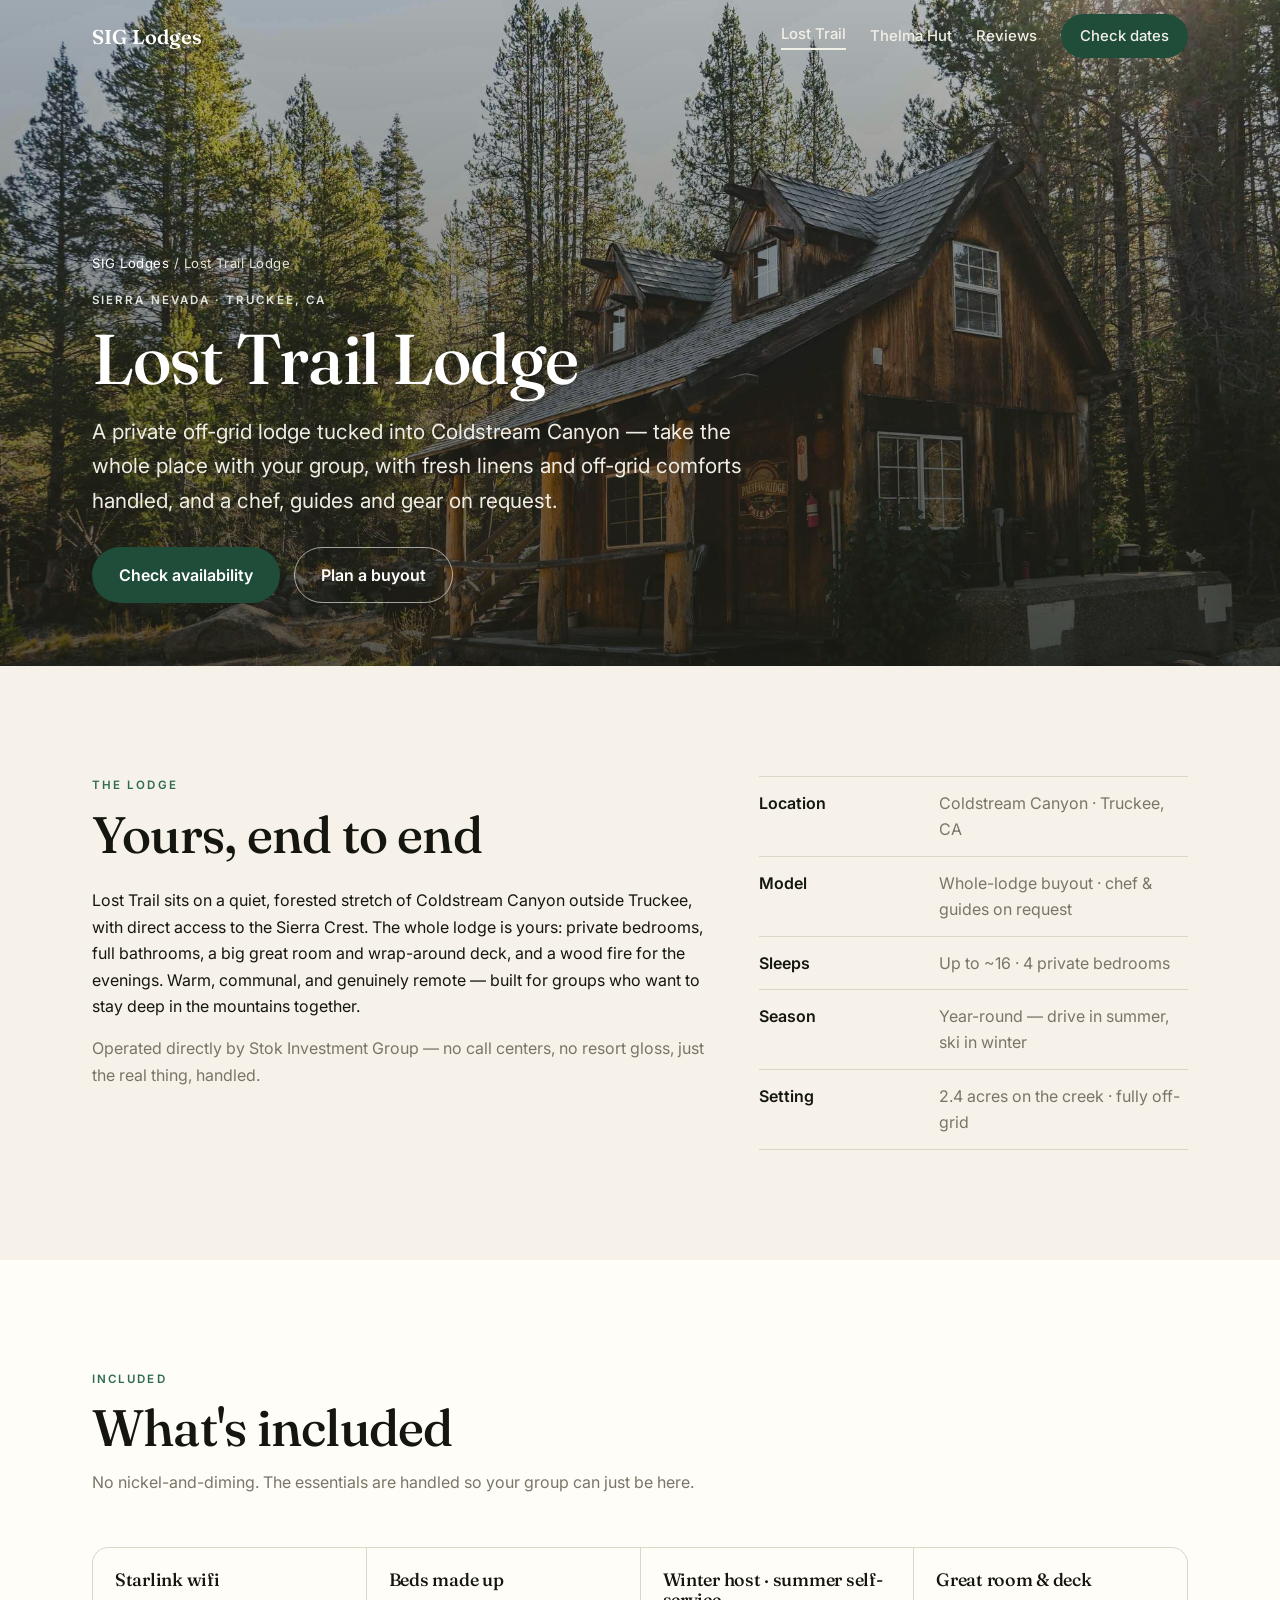
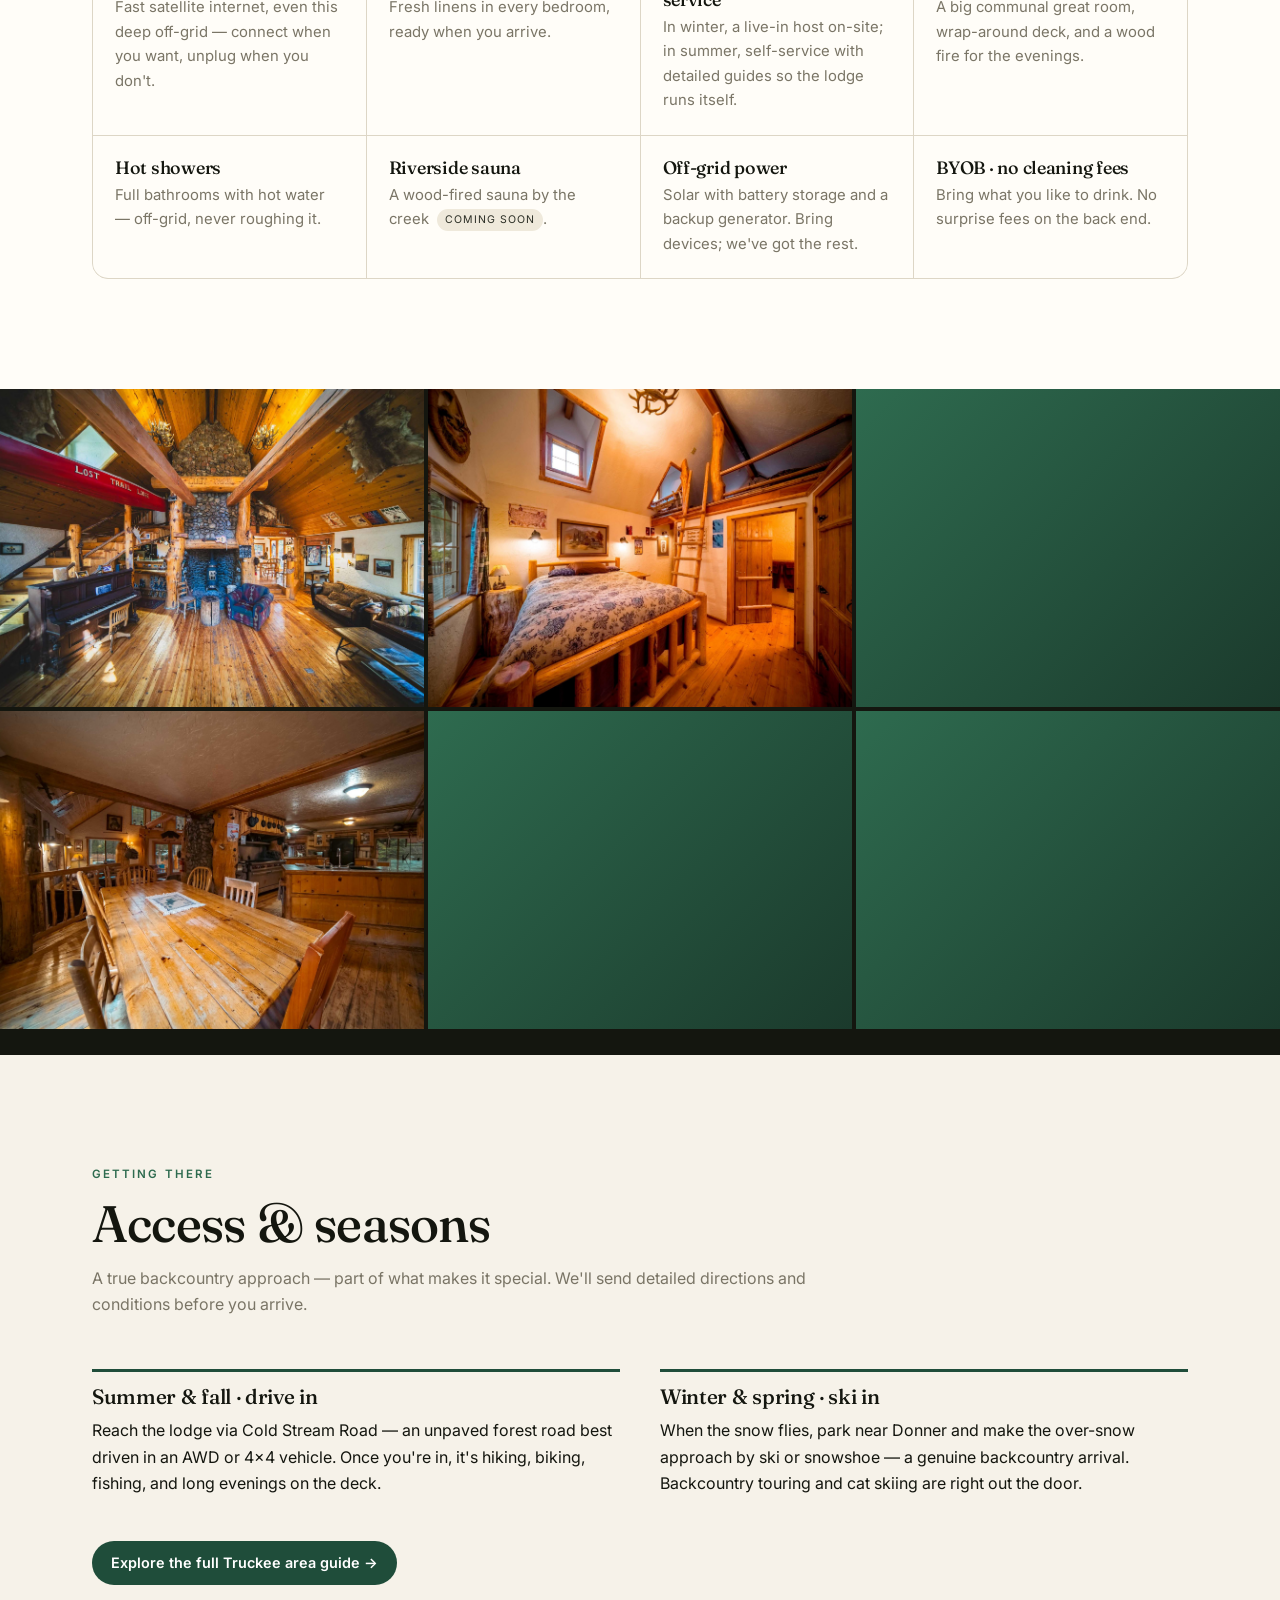
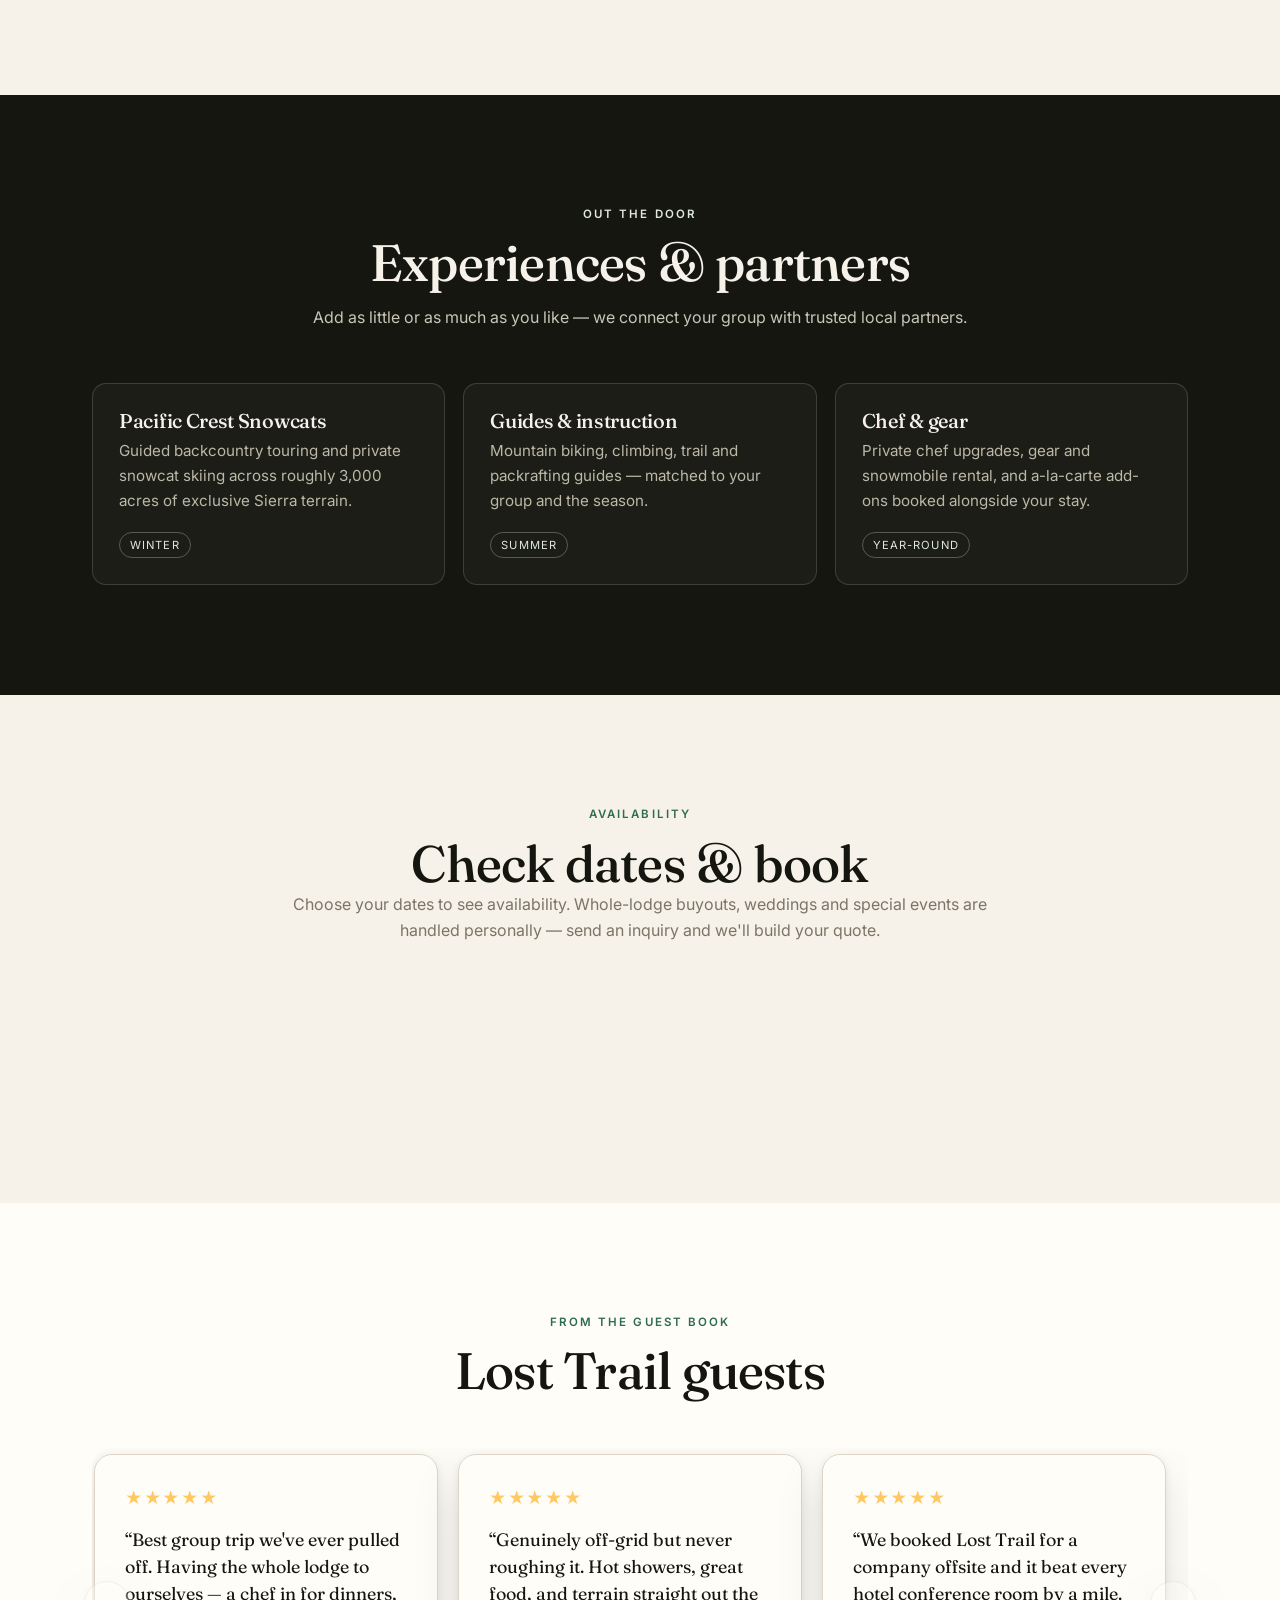
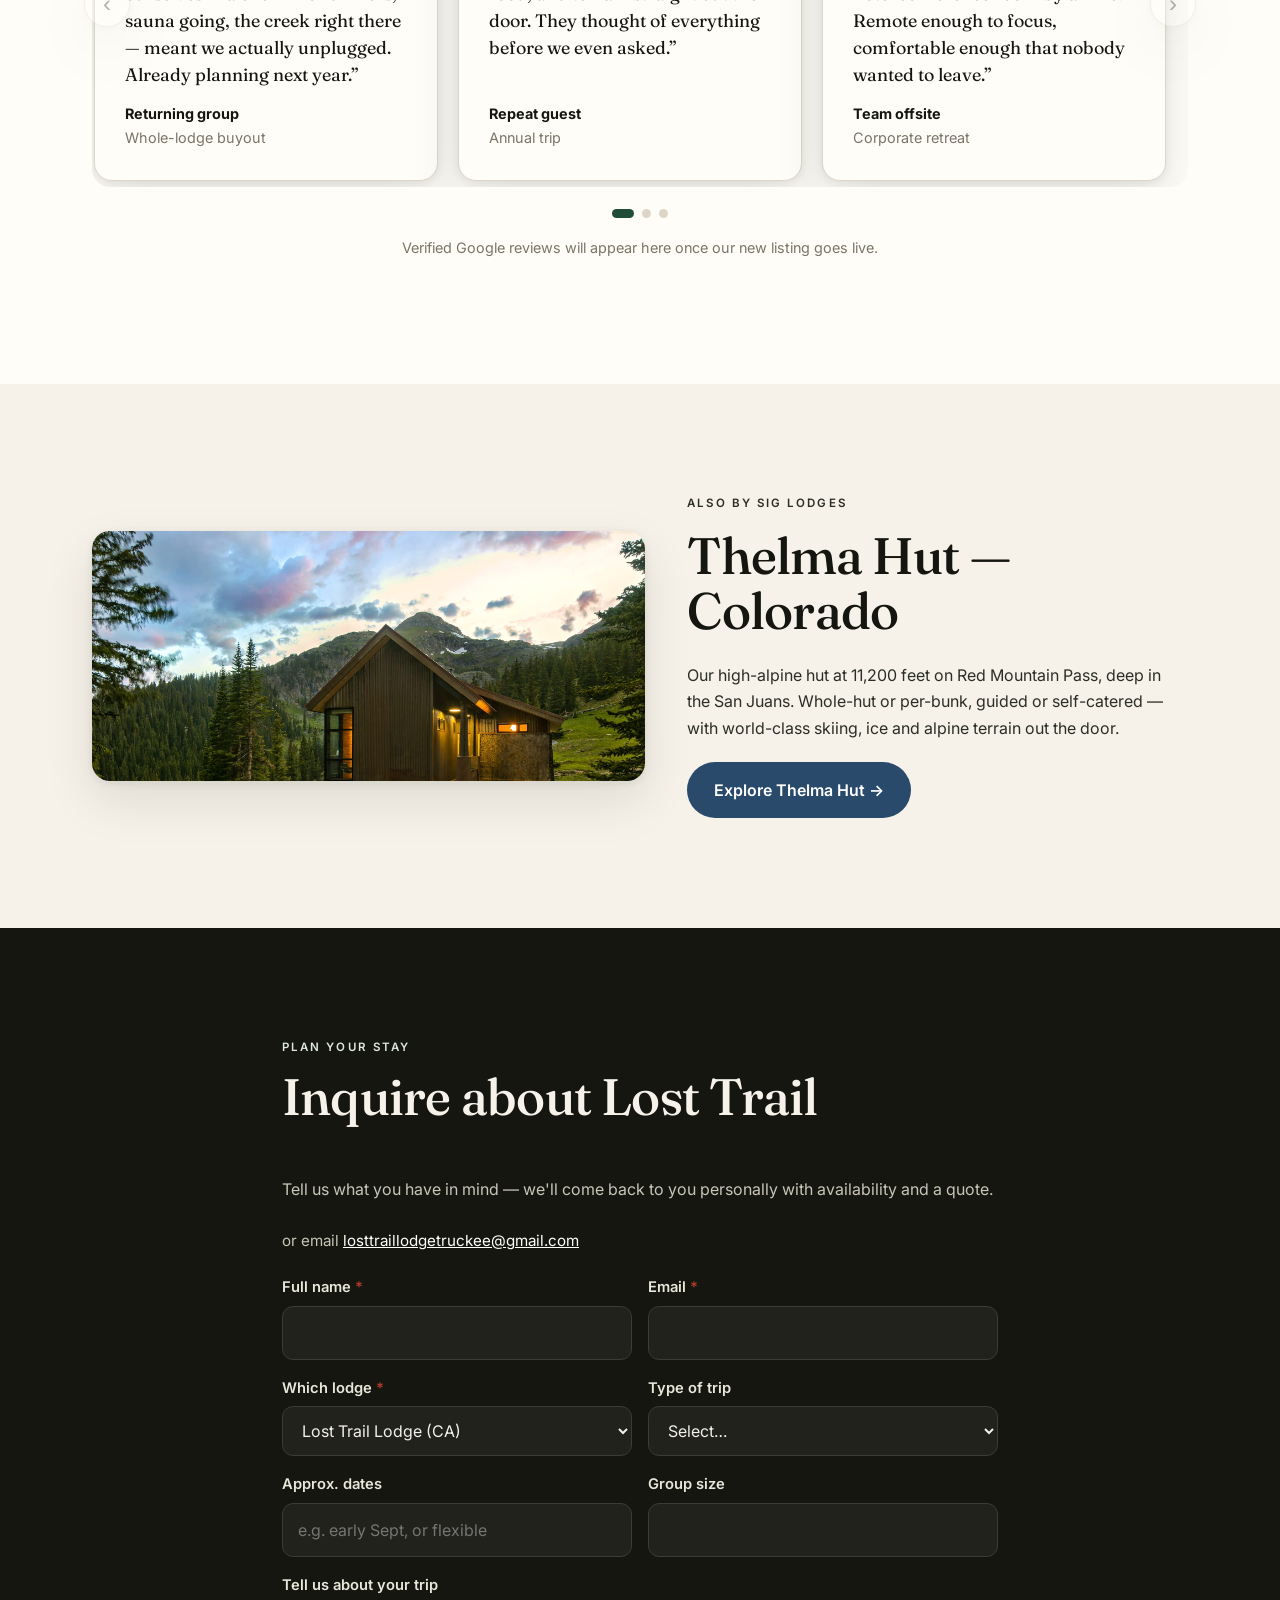
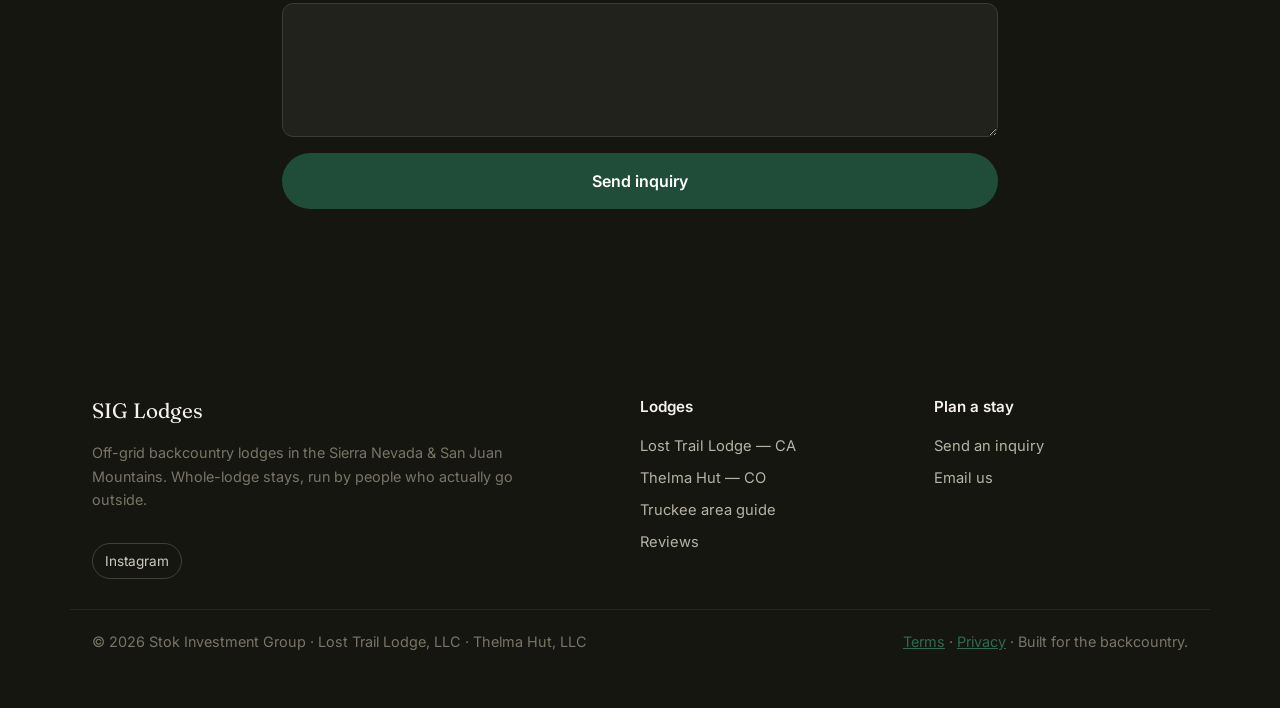
==== commit 4cfe0f45: "Rebuild the Lost Trail photo gallery to scale past six shots The gallery was six hardcoded CSS backg" ====
--- a/index.html
+++ b/index.html
@@ -93,16 +93,38 @@
       </div>
     </section>
 
-    <!-- GALLERY -->
-    <section class="gallery reveal" aria-label="Lost Trail Lodge photos">
-      <div class="gallery__grid">
-        <div class="gallery__tile img-lt-1" role="img" aria-label="The great room"></div>
-        <div class="gallery__tile img-lt-2" role="img" aria-label="A private bedroom"></div>
-        <div class="gallery__tile img-lt-3" role="img" aria-label="The deck and forest"></div>
-        <div class="gallery__tile img-lt-4" role="img" aria-label="The kitchen and table"></div>
-        <div class="gallery__tile img-lt-5" role="img" aria-label="Coldstream Creek"></div>
-        <div class="gallery__tile img-lt-6" role="img" aria-label="Autumn at the lodge"></div>
-      </div>
+    <!-- GALLERY
+         To add a photo: drop the file in /images and copy one <button> block below.
+         Order here is the order on the page; the lightbox and the "view all"
+         toggle pick everything up automatically. -->
+    <section class="gallery reveal" id="photos" aria-label="Lost Trail Lodge photos">
+      <div class="gallery__grid" data-gallery>
+        <button class="gallery__tile" type="button" aria-label="Open photo — the great room">
+          <img class="gallery__img" src="images/lt-1.jpg" alt="The great room at Lost Trail Lodge, with its river-rock fireplace and timber beams" loading="lazy" decoding="async" />
+          <span class="gallery__cap">The great room</span>
+        </button>
+        <button class="gallery__tile" type="button" aria-label="Open photo — a private bedroom">
+          <img class="gallery__img" src="images/lt-2.jpg" alt="A private bedroom at the lodge, made up with fresh linens" loading="lazy" decoding="async" />
+          <span class="gallery__cap">A private bedroom</span>
+        </button>
+        <button class="gallery__tile" type="button" aria-label="Open photo — the deck and the canyon">
+          <img class="gallery__img" src="images/lt-3.jpg" alt="The wrap-around deck looking out over Coldstream Canyon" loading="lazy" decoding="async" />
+          <span class="gallery__cap">The deck &amp; the canyon</span>
+        </button>
+        <button class="gallery__tile" type="button" aria-label="Open photo — the kitchen and the long table">
+          <img class="gallery__img" src="images/lt-4.jpg" alt="The kitchen and the long dinner table where the group eats" loading="lazy" decoding="async" />
+          <span class="gallery__cap">Kitchen &amp; the long table</span>
+        </button>
+        <button class="gallery__tile" type="button" aria-label="Open photo — Coldstream Creek">
+          <img class="gallery__img" src="images/lt-5.jpg" alt="Coldstream Creek running through the pines below the lodge" loading="lazy" decoding="async" />
+          <span class="gallery__cap">Coldstream Creek</span>
+        </button>
+        <button class="gallery__tile" type="button" aria-label="Open photo — autumn at the lodge">
+          <img class="gallery__img" src="images/lt-6.jpg" alt="The lodge's arched windows framed by golden aspen in autumn" loading="lazy" decoding="async" />
+          <span class="gallery__cap">Autumn at the lodge</span>
+        </button>
+      </div>
+      <p class="gallery__more"><button class="btn btn--outline-light" type="button" data-gallery-toggle hidden></button></p>
     </section>
 
     <!-- ACCESS & SEASONS -->
--- a/styles.css
+++ b/styles.css
@@ -86,10 +86,46 @@
 .img-rmp-hero{background-image:url('images/thelma.jpg'),linear-gradient(150deg,#3d6491,#294a6b 60%,#15212f)}
 .media-note{position:absolute;left:18px;bottom:16px;background:rgba(20,22,15,.55);color:#fff;font-size:.72rem;letter-spacing:.08em;text-transform:uppercase;padding:6px 12px;border-radius:999px}
 
-/* Gallery */
+/* Gallery — markup-driven: one <button class="gallery__tile"> per photo in the HTML.
+   Scales to as many photos as you drop in; JS adds the lightbox and the view-all toggle. */
 .gallery{background:var(--ink)}
 .gallery__grid{display:grid;grid-template-columns:repeat(2,1fr);gap:4px}
-.gallery__tile{aspect-ratio:4/3;background-size:cover;background-position:center;background-repeat:no-repeat}
+.gallery__tile{position:relative;display:block;padding:0;margin:0;border:0;overflow:hidden;
+  aspect-ratio:4/3;cursor:zoom-in;font:inherit;color:inherit;
+  background:linear-gradient(135deg,#2e6b4f,#1b3a2c)}
+.gallery__img{display:block;width:100%;height:100%;object-fit:cover;transition:transform .6s ease}
+.gallery__tile:hover .gallery__img,.gallery__tile:focus-visible .gallery__img{transform:scale(1.04)}
+.gallery__tile:focus-visible{outline:3px solid var(--cream);outline-offset:-3px}
+.gallery__cap{position:absolute;left:0;right:0;bottom:0;padding:26px 14px 11px;text-align:left;
+  font-size:.74rem;letter-spacing:.1em;text-transform:uppercase;color:#f2efe6;
+  background:linear-gradient(180deg,rgba(20,22,15,0),rgba(20,22,15,.78));
+  opacity:0;transition:opacity .25s ease}
+.gallery__tile:hover .gallery__cap,.gallery__tile:focus-visible .gallery__cap{opacity:1}
+.gallery--collapsed .gallery__tile:nth-child(n+7){display:none}
+.gallery__more{margin:0;padding:22px 0 4px;text-align:center}
+.gallery__more .btn[hidden]{display:none}
+
+/* Lightbox */
+.lbx{position:fixed;inset:0;z-index:120;display:flex;align-items:center;justify-content:center;
+  background:rgba(12,14,10,.94);padding:clamp(16px,4vw,48px)}
+.lbx[hidden]{display:none}
+.lbx__stage{position:relative;max-width:min(1400px,100%);max-height:100%;display:flex;
+  flex-direction:column;align-items:center;gap:14px}
+.lbx__img{max-width:100%;max-height:78vh;object-fit:contain;border-radius:4px;background:#14160f}
+.lbx__cap{margin:0;color:#e8e4d8;font-size:.95rem;text-align:center}
+.lbx__count{display:block;margin-top:4px;font-size:.74rem;letter-spacing:.14em;text-transform:uppercase;color:#9c9884}
+.lbx__btn{position:absolute;border:0;border-radius:999px;background:rgba(246,242,233,.12);color:#f6f2e9;
+  width:46px;height:46px;font-size:1.3rem;line-height:1;cursor:pointer;transition:background .2s ease}
+.lbx__btn:hover{background:rgba(246,242,233,.26)}
+.lbx__btn:focus-visible{outline:2px solid var(--cream);outline-offset:3px}
+.lbx__close{top:clamp(10px,2vw,22px);right:clamp(10px,2vw,22px)}
+.lbx__prev{left:clamp(6px,2vw,26px);top:50%;transform:translateY(-50%)}
+.lbx__next{right:clamp(6px,2vw,26px);top:50%;transform:translateY(-50%)}
+body.lbx-open{overflow:hidden}
+/* Touch devices have no hover — keep captions legible there. */
+@media (hover:none){.gallery__cap{opacity:1}}
+@media (prefers-reduced-motion:reduce){.gallery__img,.gallery__cap{transition:none}
+  .gallery__tile:hover .gallery__img,.gallery__tile:focus-visible .gallery__img{transform:none}}
 .img-lt-1{background-image:url('images/lt-1.jpg'),linear-gradient(135deg,#2e6b4f,#1b3a2c)}
 .img-lt-2{background-image:url('images/lt-2.jpg'),linear-gradient(135deg,#3a5a47,#21302a)}
 .img-lt-3{background-image:url('images/lt-3.jpg'),linear-gradient(135deg,#4a5d3f,#283021)}
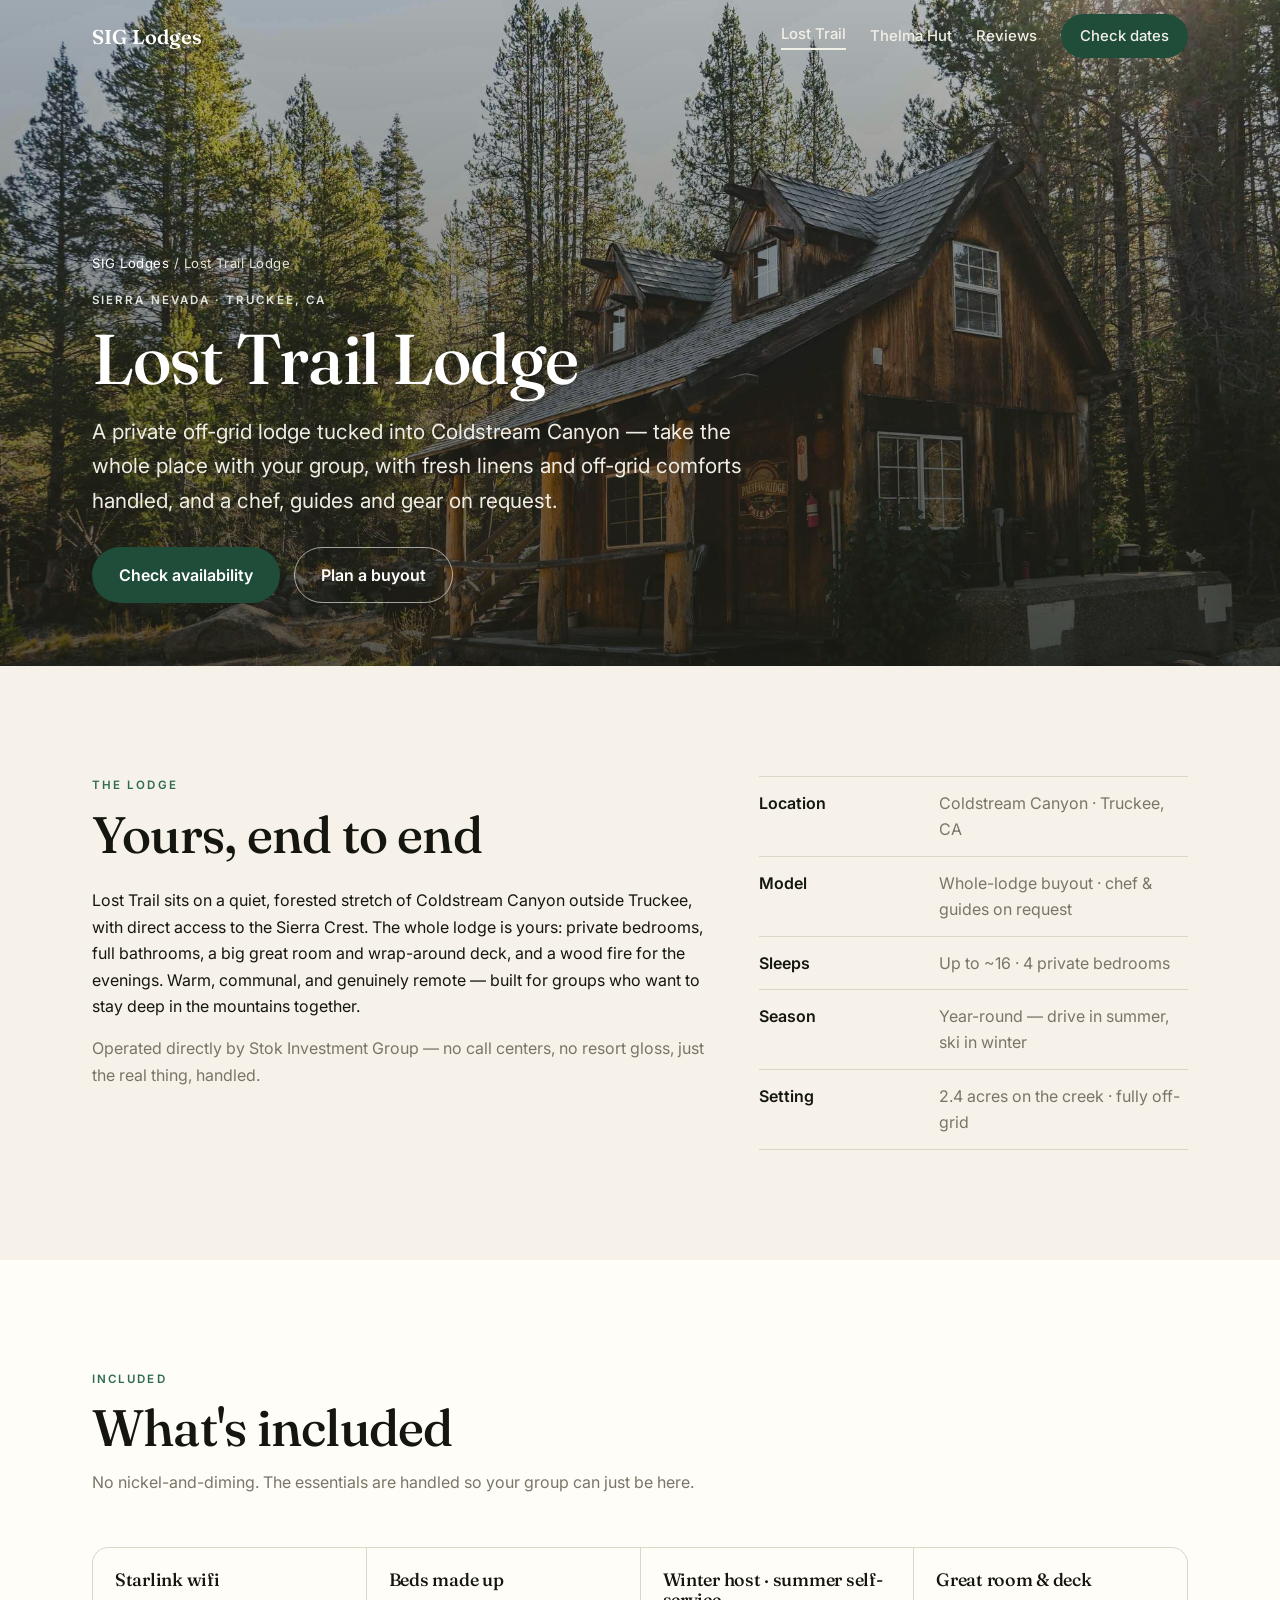
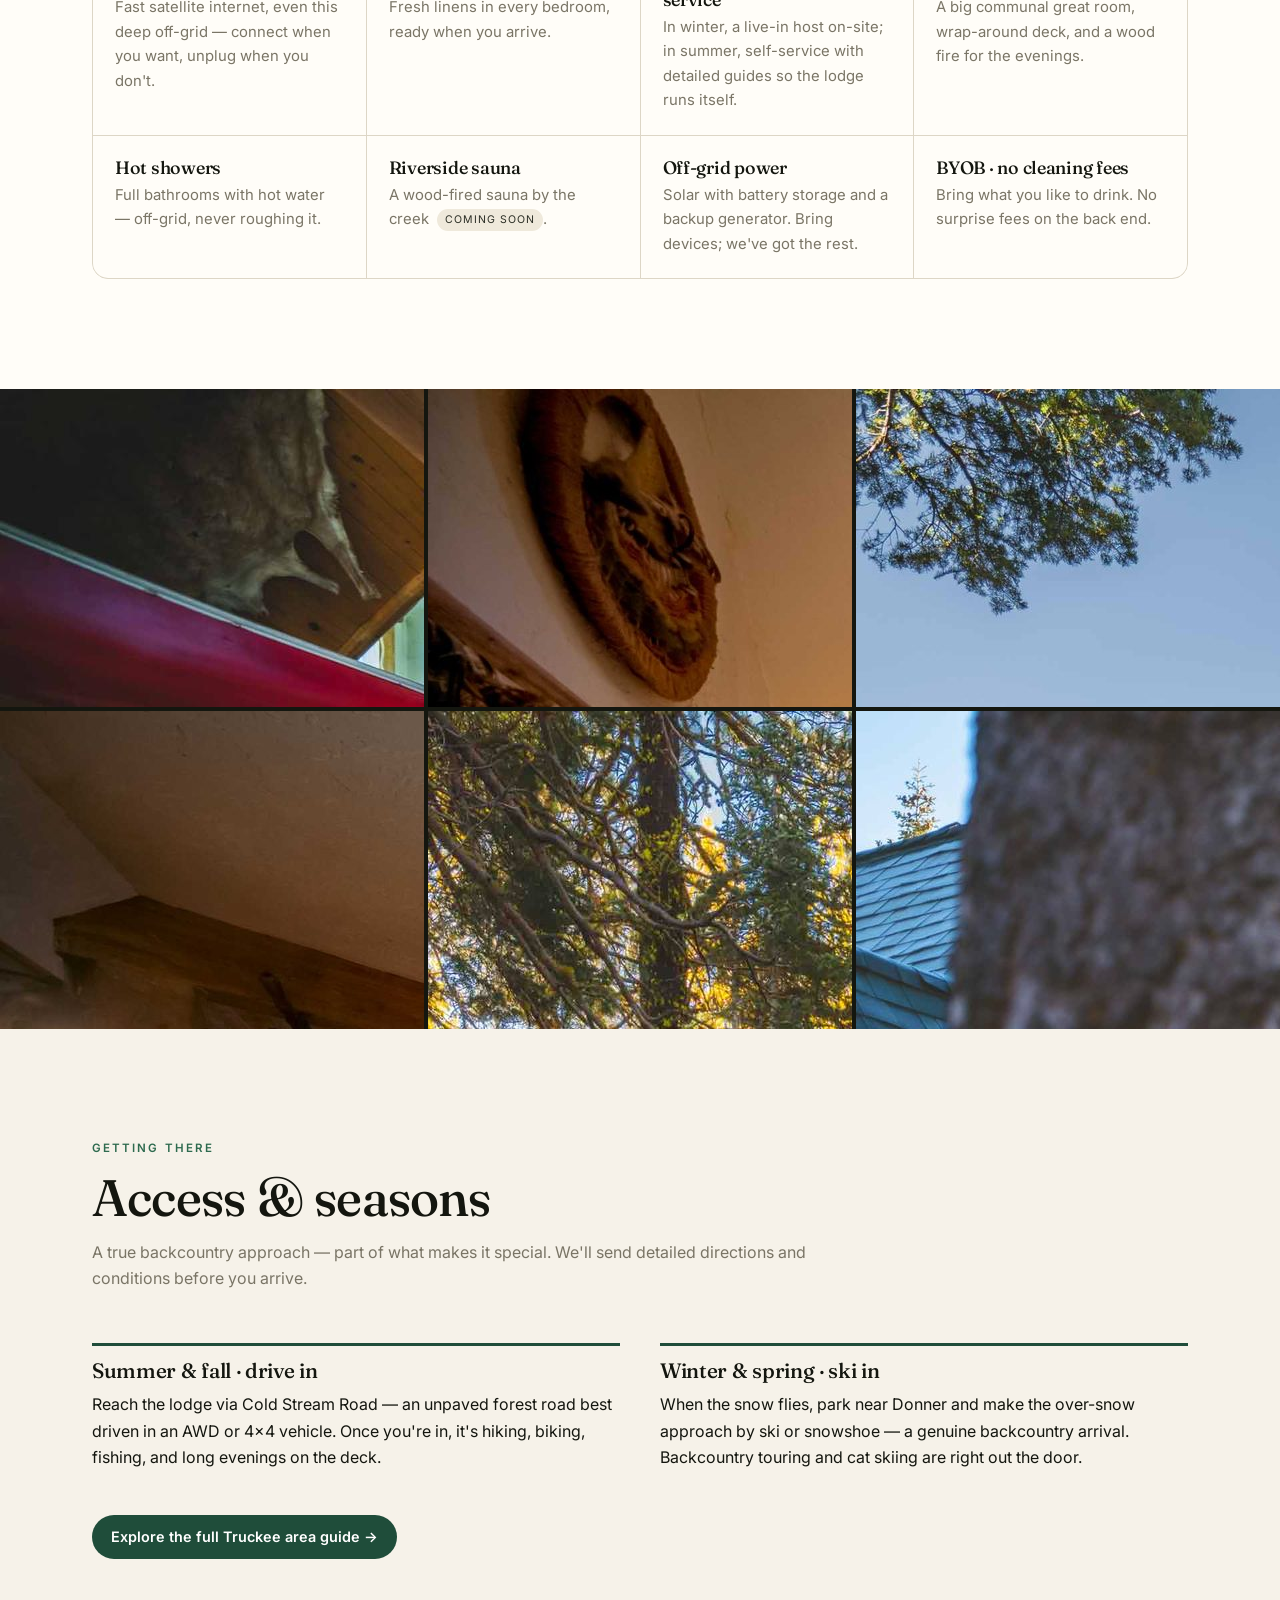
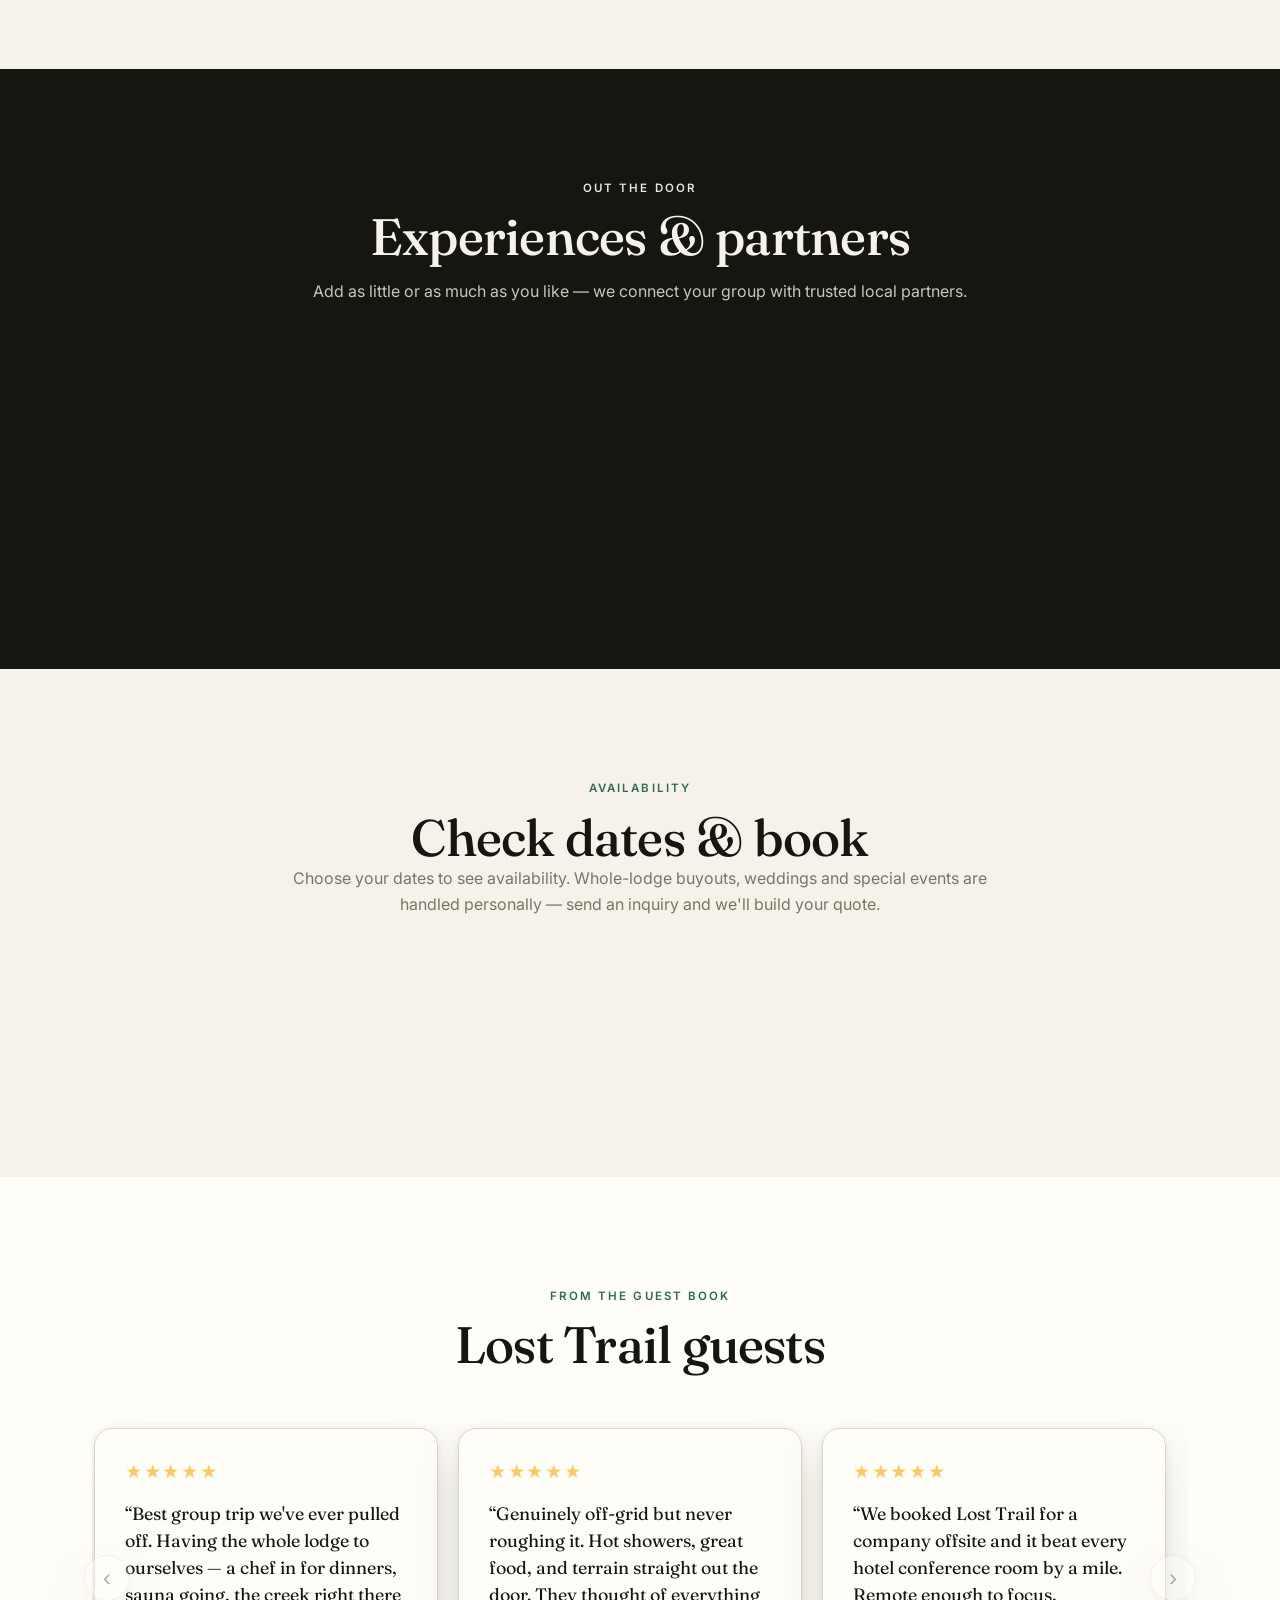
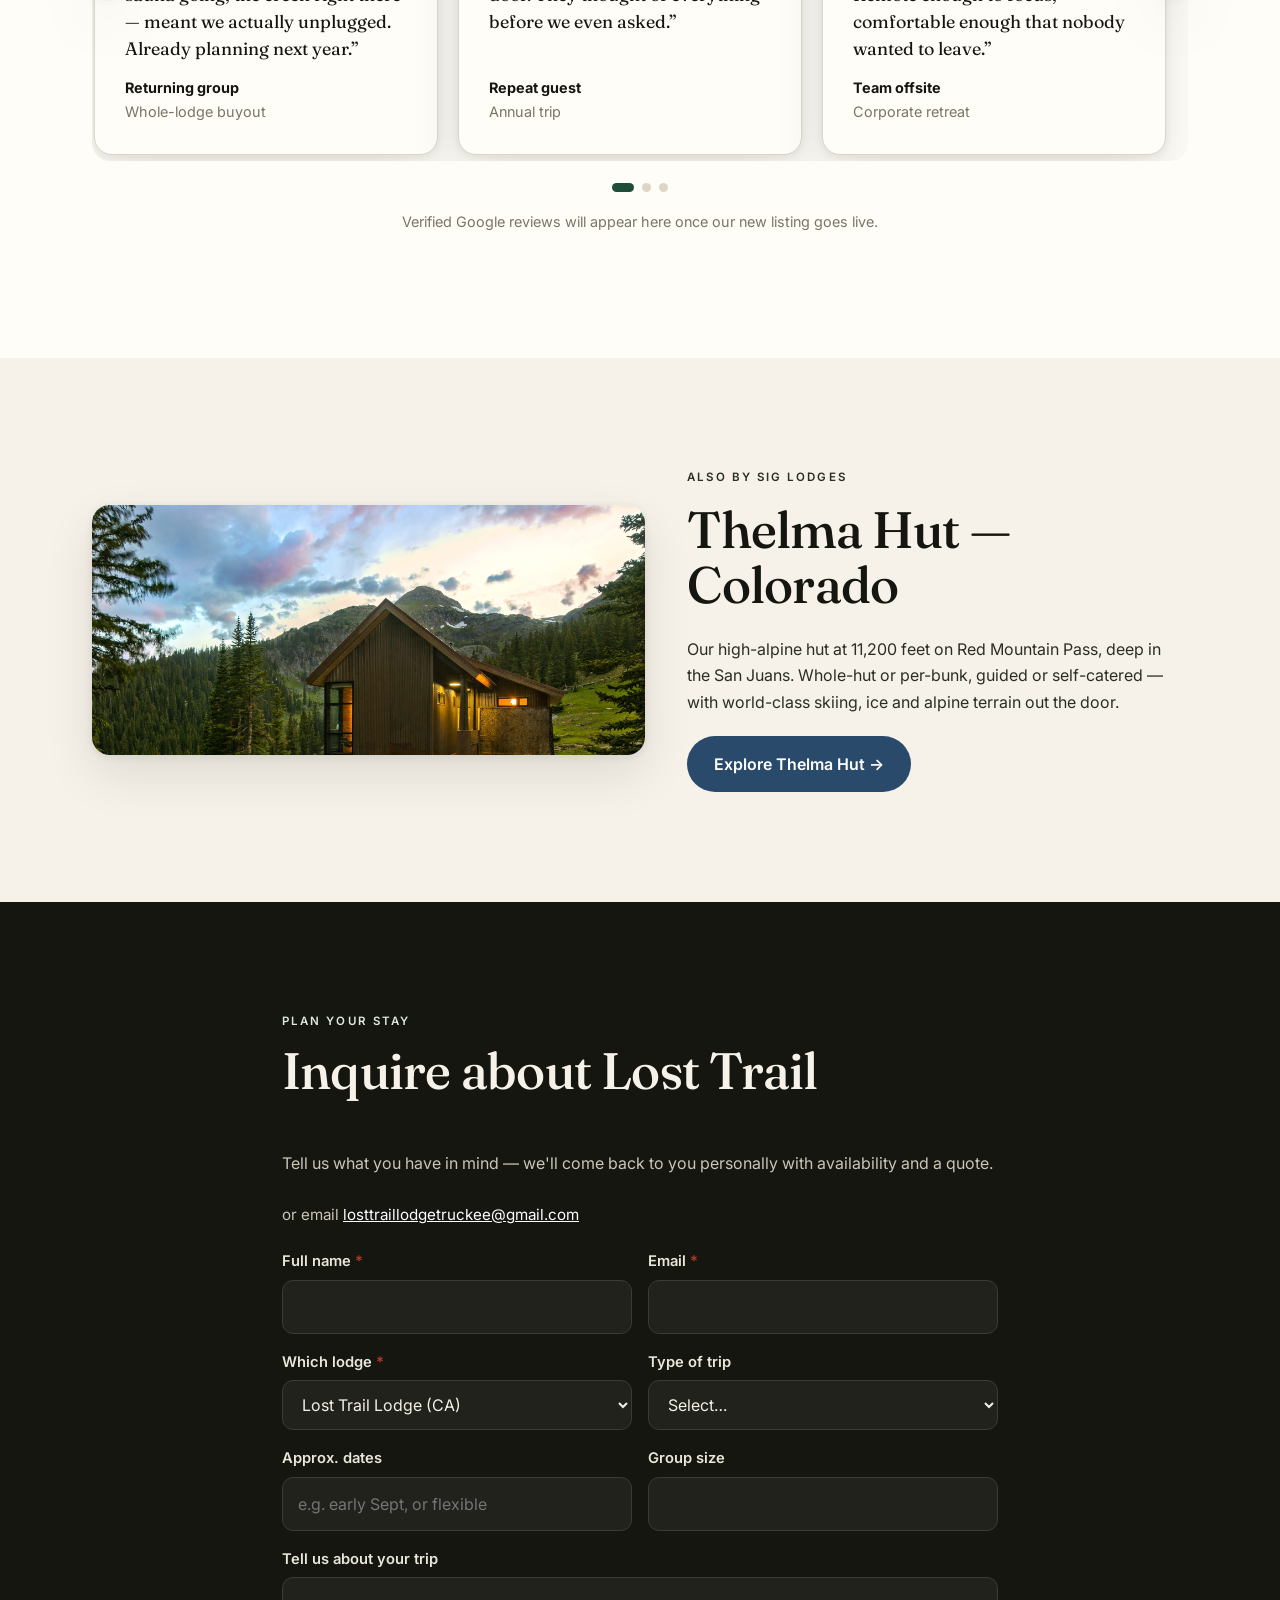
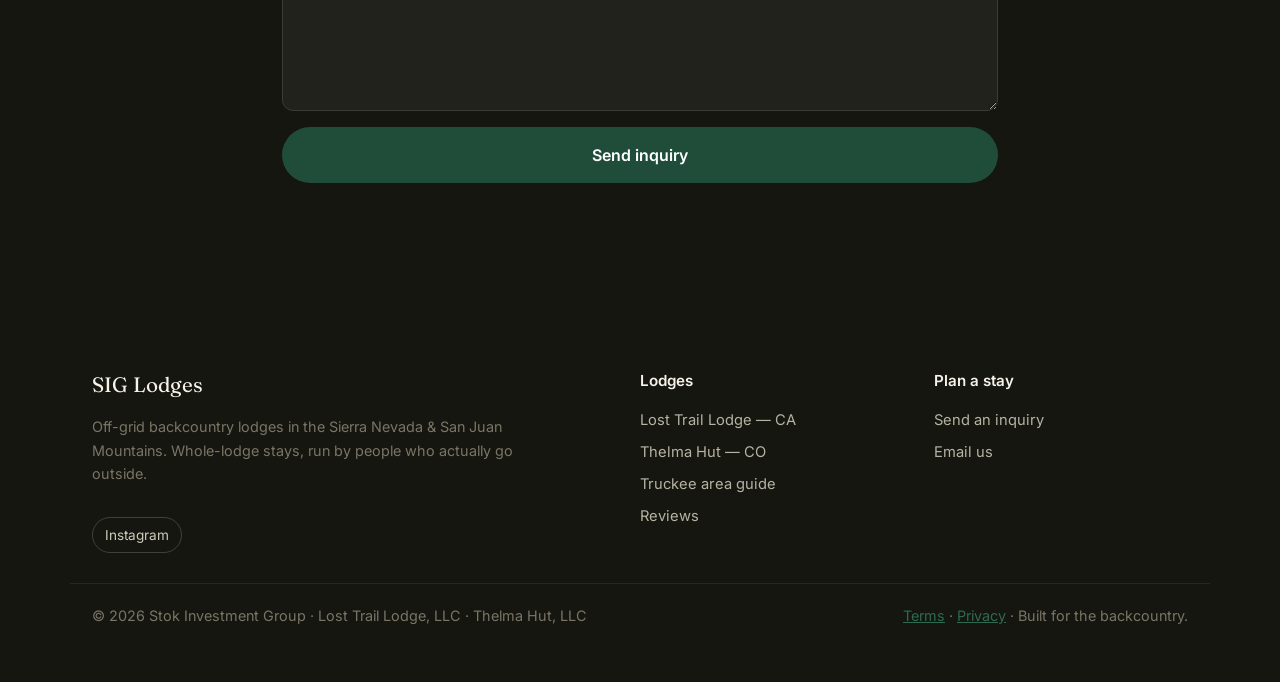
==== commit 9e398cb4: "Unify SIG Lodges measurement: cross-domain GA4 + conversion events All three SIG Lodges sites now re" ====
--- a/index.html
+++ b/index.html
@@ -9,7 +9,9 @@
     window.dataLayer = window.dataLayer || [];
     function gtag(){dataLayer.push(arguments);}
     gtag('js', new Date());
-    gtag('config', 'G-4797YL1SLJ');
+    gtag('config', 'G-4797YL1SLJ', {
+      linker: { domains: ['hut.rip', 'lost-trail-lodge.com', 'redmtnthelma.com'] }
+    });
   </script>
   <title>Lost Trail Lodge — Private off-grid backcountry lodge near Truckee, CA | SIG Lodges</title>
   <meta name="description" content="Lost Trail Lodge is a private off-grid lodge in Coldstream Canyon near Truckee, California. Whole-lodge buyouts for groups — 4 bedrooms, sleeps ~16, Starlink wifi, riverside sauna, chef and guides on request, cat skiing in winter." />
@@ -93,38 +95,16 @@
       </div>
     </section>
 
-    <!-- GALLERY
-         To add a photo: drop the file in /images and copy one <button> block below.
-         Order here is the order on the page; the lightbox and the "view all"
-         toggle pick everything up automatically. -->
-    <section class="gallery reveal" id="photos" aria-label="Lost Trail Lodge photos">
-      <div class="gallery__grid" data-gallery>
-        <button class="gallery__tile" type="button" aria-label="Open photo — the great room">
-          <img class="gallery__img" src="images/lt-1.jpg" alt="The great room at Lost Trail Lodge, with its river-rock fireplace and timber beams" loading="lazy" decoding="async" />
-          <span class="gallery__cap">The great room</span>
-        </button>
-        <button class="gallery__tile" type="button" aria-label="Open photo — a private bedroom">
-          <img class="gallery__img" src="images/lt-2.jpg" alt="A private bedroom at the lodge, made up with fresh linens" loading="lazy" decoding="async" />
-          <span class="gallery__cap">A private bedroom</span>
-        </button>
-        <button class="gallery__tile" type="button" aria-label="Open photo — the deck and the canyon">
-          <img class="gallery__img" src="images/lt-3.jpg" alt="The wrap-around deck looking out over Coldstream Canyon" loading="lazy" decoding="async" />
-          <span class="gallery__cap">The deck &amp; the canyon</span>
-        </button>
-        <button class="gallery__tile" type="button" aria-label="Open photo — the kitchen and the long table">
-          <img class="gallery__img" src="images/lt-4.jpg" alt="The kitchen and the long dinner table where the group eats" loading="lazy" decoding="async" />
-          <span class="gallery__cap">Kitchen &amp; the long table</span>
-        </button>
-        <button class="gallery__tile" type="button" aria-label="Open photo — Coldstream Creek">
-          <img class="gallery__img" src="images/lt-5.jpg" alt="Coldstream Creek running through the pines below the lodge" loading="lazy" decoding="async" />
-          <span class="gallery__cap">Coldstream Creek</span>
-        </button>
-        <button class="gallery__tile" type="button" aria-label="Open photo — autumn at the lodge">
-          <img class="gallery__img" src="images/lt-6.jpg" alt="The lodge's arched windows framed by golden aspen in autumn" loading="lazy" decoding="async" />
-          <span class="gallery__cap">Autumn at the lodge</span>
-        </button>
-      </div>
-      <p class="gallery__more"><button class="btn btn--outline-light" type="button" data-gallery-toggle hidden></button></p>
+    <!-- GALLERY -->
+    <section class="gallery reveal" aria-label="Lost Trail Lodge photos">
+      <div class="gallery__grid">
+        <div class="gallery__tile img-lt-1" role="img" aria-label="The great room"></div>
+        <div class="gallery__tile img-lt-2" role="img" aria-label="A private bedroom"></div>
+        <div class="gallery__tile img-lt-3" role="img" aria-label="The deck and forest"></div>
+        <div class="gallery__tile img-lt-4" role="img" aria-label="The kitchen and table"></div>
+        <div class="gallery__tile img-lt-5" role="img" aria-label="Coldstream Creek"></div>
+        <div class="gallery__tile img-lt-6" role="img" aria-label="Autumn at the lodge"></div>
+      </div>
     </section>
 
     <!-- ACCESS & SEASONS -->
